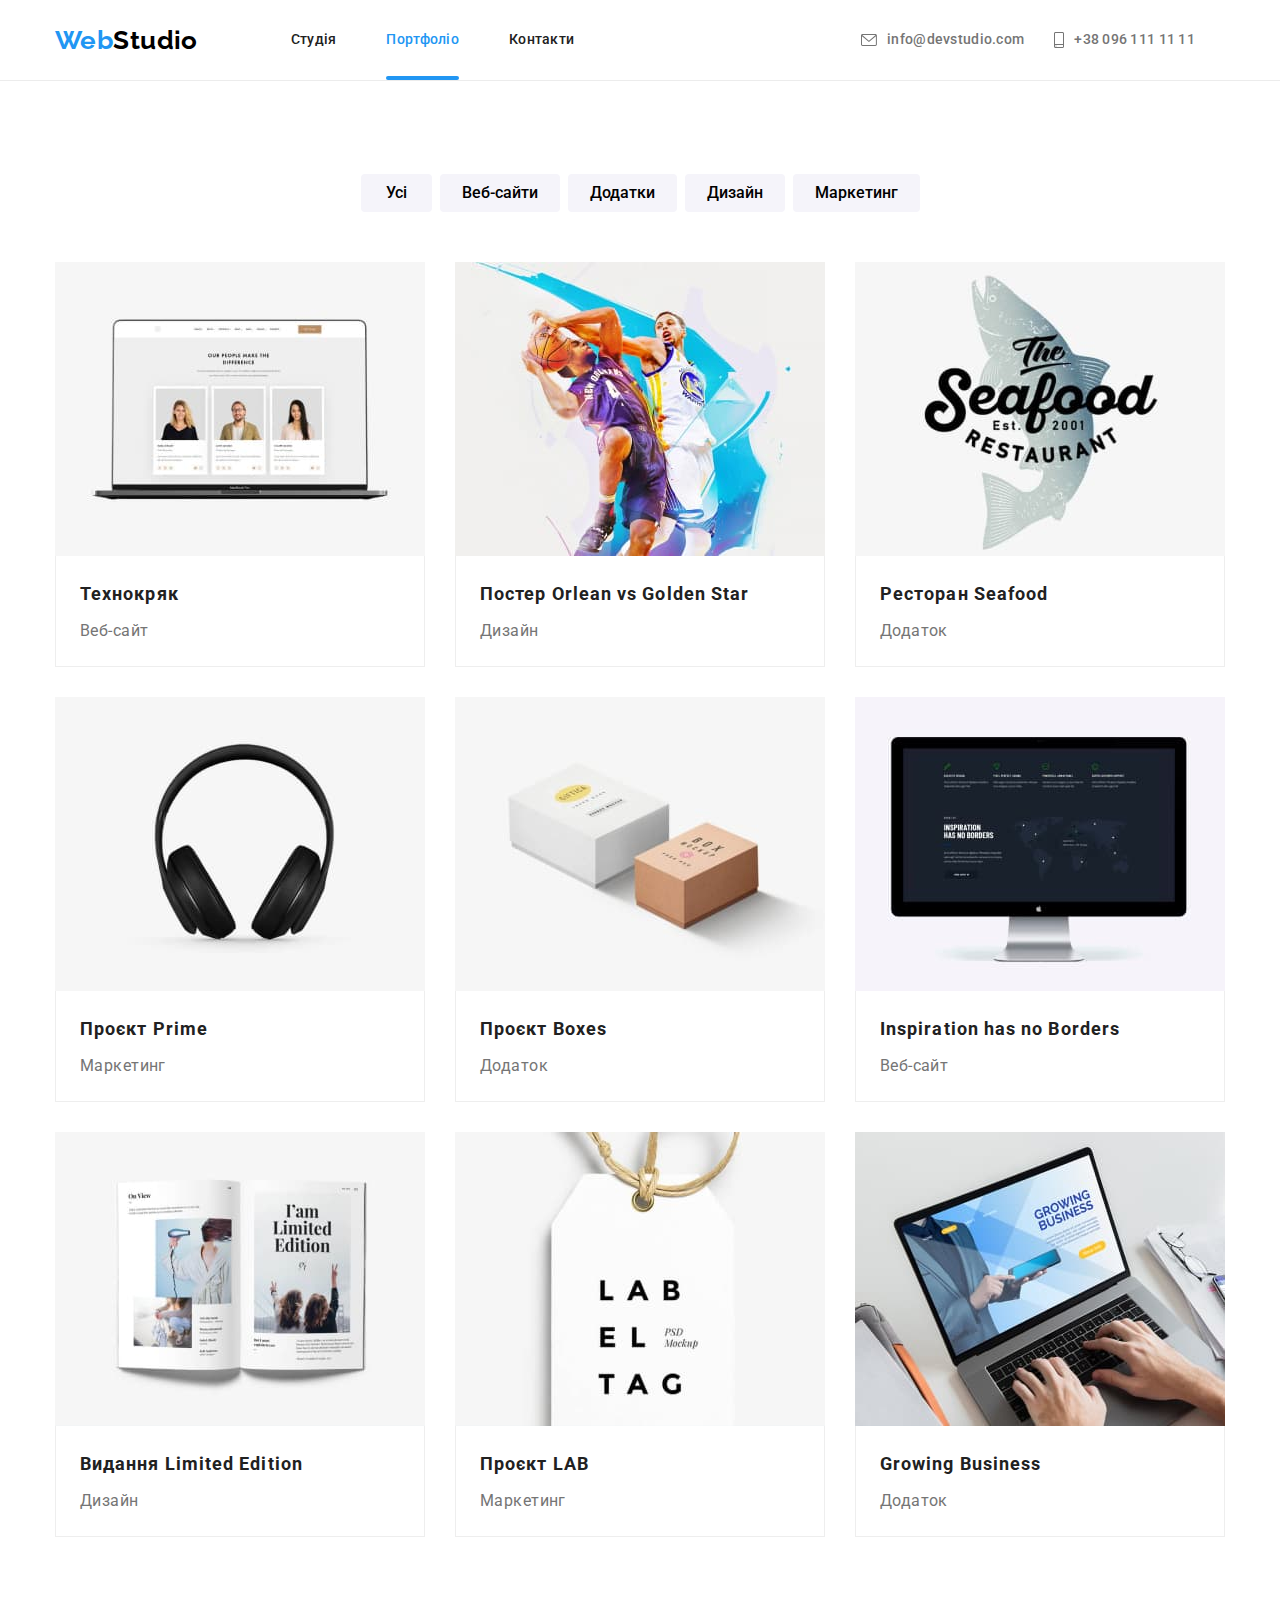
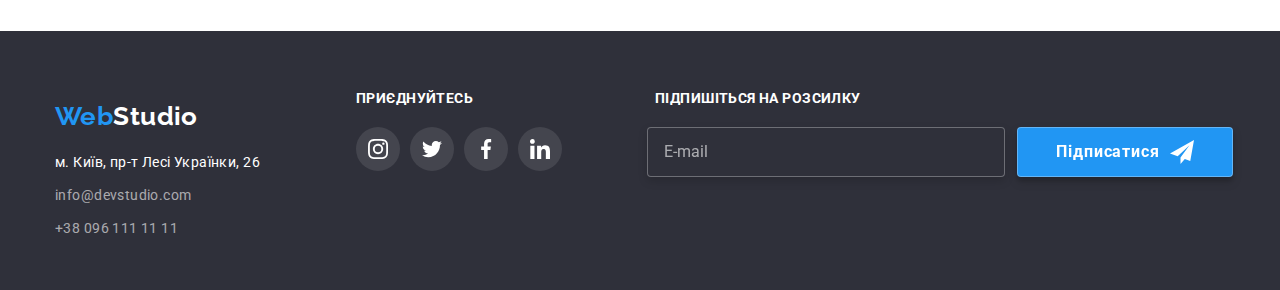
==== portfolio.html @ 93d803cd "Initial commit" ====
<!DOCTYPE html>
<html lang="uk">

<head>
    <meta charset="UTF-8">
    <meta http-equiv="X-UA-Compatible" content="IE=edge">
    <meta name="viewport" content="width=device-width, initial-scale=1.0">
    <title>Портфоліо</title>
    <!-- Font style -->
    <link rel="preconnect" href="https://fonts.googleapis.com">
    <link rel="preconnect" href="https://fonts.gstatic.com" crossorigin>
    <link href="https://fonts.googleapis.com/css2?family=Raleway:wght@700&family=Roboto:wght@400;500;700;900&display=swap"
    rel="stylesheet">
    <!-- Modern-normolize -->
    <link rel="stylesheet" href="https://cdnjs.cloudflare.com/ajax/libs/modern-normalize/1.1.0/modern-normalize.css"
    integrity="sha512-Y0MM+V6ymRKN2zStTqzQ227DWhhp4Mzdo6gnlRnuaNCbc+YN/ZH0sBCLTM4M0oSy9c9VKiCvd4Jk44aCLrNS5Q=="
    crossorigin="anonymous" referrerpolicy="no-referrer" />
    <link rel="stylesheet" href="https://cdnjs.cloudflare.com/ajax/libs/modern-normalize/1.1.0/modern-normalize.min.css"
    integrity="sha512-wpPYUAdjBVSE4KJnH1VR1HeZfpl1ub8YT/NKx4PuQ5NmX2tKuGu6U/JRp5y+Y8XG2tV+wKQpNHVUX03MfMFn9Q=="
    crossorigin="anonymous" referrerpolicy="no-referrer" />

    <!-- Custom styles -->
    <link rel="stylesheet" href="./css/main.min.css">
    <!-- <link rel="stylesheet" href="./css/styles.css"> -->
</head>


<body>
    <!-- HEADER -->
    <header class="header header__border">
        <div class="header__site-nav container">
            <a class="logo" href="">Web<span class="logo logo--black">Studio</span></a>
            <nav class="nav">
                <ul class="nav__list">
                    <li>
                    <a href="./index.html" class="link">Студія</a>
                    </li>
                    <li class="nav__item">
                    <a href="" class="nav__link nav__link--current link">Портфоліо</a>
                    </li>
                    <li>
                    <a href="" class="link">Контакти</a>
                    </li>
                </ul>
            </nav>

            <a class="header__contacts" href="mailto:fo@devstudio.com">
                <svg class="header__icon" width="16px" height="12px">
                    <use href="./images/icons.svg#icon-envelope"></use>
                </svg>
                info@devstudio.com
            </a>
            
            <a class="header__contacts" href="tel:+380961111111">
                <svg class="header__icon" width="10px" height="16px">
                    <use href="./images/icons.svg#icon-smartphone"></use>
                </svg>
                +38 096 111 11 11
            </a>
        </div>
    </header>
    
    <!-- MAIN PORTFOLIO -->
    <main>
        <section class="portfolio">
        <div class="container">
            <h1 class="visually-hidden">Важливі кнопки</h1>
            <ul class="portfolio__list">
                <li class="portfolio__item">
                    <button class="portfolio__button portfolio__button--first" type="button">Усі</button>
                </li>
                <li class="portfolio__item">
                    <button class="portfolio__button" type="button">Веб-сайти</button>
                </li>
                <li class="portfolio__item">
                    <button class="portfolio__button" type="button">Додатки</button>
                </li>
                <li class="portfolio__item">
                    <button class="portfolio__button" type="button">Дизайн</button>
                </li>
                <li class="portfolio__item">
                    <button class="portfolio__button" type="button">Маркетинг</button>
                </li>
            </ul>
            <ul class="portfolio__gallery">
                <li class="portfolio__card">
                    <div class="portfolio__card-img">
                        <img src="./images/portfolio/techocryak.jpg" alt="технокряк" width="370" height="294" />
                            <div class="portfolio__owerlay">
                                <p>Ресурс пропонує комплексні пропозиції з різним рівнем функціоналу та сервісів. Все це дозволить відвідувачу отримати
                                вичерпні відомості про компанію чи приватну особу.
                                </p>
                            </div>
                    </div>
                    <div class="portfolio__card-border">
                        <h2 class="portfolio__card-title">Технокряк</h2>
                        <p class="portfolio__card-text">Веб-сайт</p>
                    </div>
                </li>
                <li class="portfolio__card">
                    <div class="portfolio__card-img ">
                        <img src="./images/portfolio/poster.jpg" alt="постер" width="370" height="294" />
                            <div class="portfolio__owerlay">
                                <p>Ресурс пропонує комплексні пропозиції з різним рівнем функціоналу та сервісів. Все це дозволить відвідувачу
                                    отримати
                                    вичерпні відомості про компанію чи приватну особу.
                                </p>
                            </div>
                    </div>
                    <div class="portfolio__card-border">
                        <h2 class="portfolio__card-title">Постер <span lang="en">Orlean vs Golden Star</span></h2>
                        <p class="portfolio__card-text">Дизайн</p>
                    </div>
                </li>
                <li class="portfolio__card">
                    <div class="portfolio__card-img ">
                    <img src="./images/portfolio/restouran.jpg" alt="ресторан" width="370" height="294" />
                        <div class="portfolio__owerlay">
                            <p>Ресурс пропонує комплексні пропозиції з різним рівнем функціоналу та сервісів. Все це дозволить відвідувачу
                            отримати
                            вичерпні відомості про компанію чи приватну особу.
                            </p>
                        </div>
                    </div>
                    <div class="portfolio__card-border">
                        <h2 class="portfolio__card-title">Ресторан <span lang="en">Seafood</span></h2>
                        <p class="portfolio__card-text">Додаток</p>    
                    </div>
                </li>
                <li class="portfolio__card">
                    <div class="portfolio__card-img ">
                    <img src="./images/portfolio/project.jpg" alt="проект" width="370" height="294" />
                        <div class="portfolio__owerlay">
                            <p>Ресурс пропонує комплексні пропозиції з різним рівнем функціоналу та сервісів. Все це дозволить відвідувачу
                            отримати
                            вичерпні відомості про компанію чи приватну особу.
                            </p>
                        </div>
                    </div>
                    <div class="portfolio__card-border">
                        <h2 class="portfolio__card-title">Проєкт <span lang="en">Prime</span></h2>
                        <p class="portfolio__card-text">Маркетинг</p>
                    </div>
                </li>
                <li class="portfolio__card">
                    <div class="portfolio__card-img ">
                    <img src="./images/portfolio/box.jpg" alt="портфоліо" width="370" height="294" />
                        <div class="portfolio__owerlay">
                            <p>Ресурс пропонує комплексні пропозиції з різним рівнем функціоналу та сервісів. Все це дозволить відвідувачу
                            отримати
                            вичерпні відомості про компанію чи приватну особу.
                            </p>
                        </div>
                    </div>
                    <div class="portfolio__card-border">
                        <h2 class="portfolio__card-title">Проєкт <span lang="en">Boxes</span></h2>
                        <p class="portfolio__card-text">Додаток</p>
                    </div>
                </li>
                <li class="portfolio__card">
                    <div class="portfolio__card-img ">
                    <img src="./images/portfolio/borders.jpg" alt="Натхнення не має кордонів" width="370"
                        height="294" />
                        <div class="portfolio__owerlay">
                            <p>Ресурс пропонує комплексні пропозиції з різним рівнем функціоналу та сервісів. Все це дозволить відвідувачу
                                отримати
                                вичерпні відомості про компанію чи приватну особу.
                            </p>
                        </div>
                    </div>
                    <div class="portfolio__card-border">
                        <h2 class="portfolio__card-title" lang="en">Inspiration has no Borders</h2>
                        <p class="portfolio__card-text">Веб-сайт</p>
                    </div>
                    
                </li>
                <li class="portfolio__card">
                    <div class="portfolio__card-img ">
                    <img src="./images/portfolio/magazine.jpg" alt="видання" width="370" height="294" />
                        <div class="portfolio__owerlay">
                            <p>Ресурс пропонує комплексні пропозиції з різним рівнем функціоналу та сервісів. Все це дозволить відвідувачу
                                отримати
                                вичерпні відомості про компанію чи приватну особу.
                            </p>
                        </div>
                    </div>
                    <div class="portfolio__card-border">
                        <h2 class="portfolio__card-title">Видання <span lang="en">Limited Edition</span></h2>
                        <p class="portfolio__card-text">Дизайн</p>
                    </div>   
                </li>
                <li class="portfolio__card">
                    <div class="portfolio__card-img ">
                    <img src="./images/portfolio/lab.jpg" alt="лабораторії" width="370" height="294" />
                        <div class="portfolio__owerlay">
                            <p>Ресурс пропонує комплексні пропозиції з різним рівнем функціоналу та сервісів. Все це дозволить відвідувачу
                                отримати
                                вичерпні відомості про компанію чи приватну особу.
                            </p>
                        </div>
                    </div>
                    <div class="portfolio__card-border">
                        <h2 class="portfolio__card-title">Проєкт <span lang="en">LAB</span></h2>
                        <p class="portfolio__card-text">Маркетинг</p>
                    </div>
                </li>
                <li class="portfolio__card">
                    <div class="portfolio__card-img ">
                    <img src="./images/portfolio/bussines.jpg" alt="Зростаючий бізнес" width="370" height="294" />
                        <div class="portfolio__owerlay">
                            <p>Ресурс пропонує комплексні пропозиції з різним рівнем функціоналу та сервісів. Все це дозволить відвідувачу
                                отримати
                                вичерпні відомості про компанію чи приватну особу.
                            </p>
                        </div>
                    </div>
                    <div class="portfolio__card-border">
                        <h2 class="portfolio__card-title" lang="en">Growing Business</h2>
                        <p class="portfolio__card-text">Додаток</p>
                    </div>
                </li>
            </ul>
        </div>
        </section>       
    </main>

    <!-- FOOTER PORTFOLIO -->
<footer class="footer">
    <section class="footer__container container">

        <div>
            <h2 class="visually-hidden">Адреса</h2>
            <div class="footer__logo">
                <a class="logo" href="">Web<span class="logo logo--white">Studio</span></a>
            </div>
            <address>
                <ul class="footer__list">
                    <li class="footer__adress-item"><a class="footer__adress-link"
                            href="https://goo.gl/maps/XQmPCepcNbJXL68EA" target="_blank"
                            rel="noopener noreffer npfollow">м. Київ,
                            пр-т Лесі Українки, 26</a></li>
                    <li class="footer__adress-item"><a class="footer__contacts"
                            href="mailto:fo@devstudio.com">info@devstudio.com</a>
                    </li>
                    <li class="footer__adress-item"><a class="footer__contacts" href="tel:+380961111111">+38 096 111 11
                            11</a></li>
                </ul>
            </address>
        </div>

        <div class="footer__social">
            <h2 class="footer__section-name">приєднуйтесь</h2>
            <ul class="footer__social-list">
                <li>
                    <a class="footer__icon" href="http://instagram.com" target="_blank" rel="noopener noreferrer"
                        aria-label="інстаграм іконка">
                        <svg width="20px" height="20px">
                            <use href="./images/icons.svg#icon-instagram"></use>
                        </svg>
                    </a>
                </li>

                <li>
                    <a class="footer__icon" href="http://twitter.com" target="_blank" rel="noopener noreferrer"
                        aria-label="твіттер іконка">
                        <svg width="20px" height="20px">
                            <use href="./images/icons.svg#icon-twitter"></use>
                        </svg>
                    </a>
                </li>

                <li>
                    <a class="footer__icon" href="http://facebook.com" target="_blank" rel="noopener noreferrer"
                        aria-label="фейсбук іконка">
                        <svg width="20px" height="20px">
                            <use href="./images/icons.svg#icon-facebook"></use>
                        </svg>
                    </a>
                </li>

                <li>
                    <a class="footer__icon" href="http://linkedin" target="_blank" rel="noopener noreferrer"
                        aria-label="лінкедін іконка">
                        <svg width="20px" height="20px">
                            <use href="./images/icons.svg#icon-linkedin"></use>
                        </svg>
                    </a>
                </li>

            </ul>
        </div>

        <div>
            <h2 class="footer__section-name">Підпишіться на розсилку</h2>
            <form class="footer__form">
                <label>
                    <input class="footer__label" type="email" required placeholder="E-mail">
                </label>
                <button class="footer__btn btn" type="submit">Підписатися
                    <svg class="footer__icon-subscribe" width="24px" height="24px">
                        <use href="./images/icons.svg#icon-plane"></use>
                    </svg>
                </button>
            </form>
        </div>

    </section>
</footer>
</body>

</html>
---- css/main.min.css ----
:root{--primary-text-color: #212121;--text-color: #757575;--accent-color: #2196F3;--primary-white-color: #FFFFFF;--logo-color-black: #000000;--backgound-grey: #2F303A;--background-lightgrey: #F5F4FA;--fill-icon: #AFB1B8;--timing-function: cubic-bezier(0.4, 0, 0.2, 1)}.visually-hidden{position:nabsolute;white-space:nowrap;width:1px;height:1px;overflow:hidden;border:0;padding:0;clip:rect(0 0 0 0);-webkit-clip-path:inset(50%);clip-path:inset(50%);margin:-1px}.portfolio__gallery,.portfolio__list,.footer__social-list,.footer__list,.clients__list,.team-social,.team__list,.work__img,.benefits__item,.nav__list{list-style:none;padding:0;margin:0}body{color:var(--primary-text-color);background-color:var(--primary-white-color);font-family:Roboto,sans-serif;font-size:14px;letter-spacing:.03em}.list{list-style:none;padding:0;margin:0}img{display:block;max-width:100%;height:auto}h1,h2,h3,h4,h5,h6,p{margin:0}.container{margin-left:auto;margin-right:auto;padding-left:15px;padding-right:15px;width:1200px}.btn{min-width:216px;height:50px;border-radius:4px;padding:10px 32px;-webkit-box-shadow:0px 4px 4px rgba(0,0,0,.15);box-shadow:0px 4px 4px rgba(0,0,0,.15);border:none;margin:auto;background-color:var(--accent-color);color:var(--primary-white-color);font-family:inherit;font-weight:700;font-size:16px;line-height:1.88;display:-webkit-box;display:-ms-flexbox;display:flex;-webkit-box-align:center;-ms-flex-align:center;align-items:center;text-align:center;letter-spacing:.06em;cursor:pointer}.footer__btn{-webkit-box-pack:center;-ms-flex-pack:center;justify-content:center;padding:10px 28px;width:200px;border:1px solid rgba(255,255,255,.3);-webkit-filter:drop-shadow(0px 4px 4px rgba(0, 0, 0, 0.15));filter:drop-shadow(0px 4px 4px rgba(0, 0, 0, 0.15))}.modal__button{position:absolute;top:8px;right:8px;padding:0;display:-webkit-box;display:-ms-flexbox;display:flex;-webkit-box-align:center;-ms-flex-align:center;align-items:center;-webkit-box-pack:center;-ms-flex-pack:center;justify-content:center;width:30px;height:30px;background-color:var(--primary-white-color);border-radius:50%;border:1px solid rgba(0,0,0,.1);cursor:pointer}.header__site-nav{margin:auto;display:-webkit-box;display:-ms-flexbox;display:flex;-webkit-box-align:center;-ms-flex-align:center;align-items:center;padding-top:0;padding-bottom:0}.header__border{border:1px solid #ececec;border-top:0;border-right:0;border-left:0}.header__contacts{display:-webkit-box;display:-ms-flexbox;display:flex;-webkit-box-align:center;-ms-flex-align:center;align-items:center;padding-top:32px;padding-bottom:32px;gap:10px;margin-right:30px;color:var(--text-color);font-weight:500;line-height:1.14;letter-spacing:.02em;text-decoration:none;-webkit-transition:color 250ms var(--timing-function);transition:color 250ms var(--timing-function)}.header__contacts:hover,.header__contacts:focus{color:var(--accent-color)}.header__icon{fill:currentColor}.logo{color:var(--accent-color);font-family:Raleway,sans-serif;font-weight:700;font-size:26px;line-height:1.11;text-decoration:none;-webkit-transition:color 250ms var(--timing-function);transition:color 250ms var(--timing-function)}.logo .logo--black{margin-right:93px;color:var(--logo-color-black);font-family:Raleway,sans-serif}.logo .logo--black:hover,.logo .logo--black:focus{color:var(--accent-color)}.footer__logo{margin-right:70px;margin-bottom:20px;width:231px}.logo .logo--white{margin-right:156px;color:var(--primary-white-color);-webkit-transition:color 250ms var(--timing-function);transition:color 250ms var(--timing-function)}.logo .logo--white:hover,.logo .logo--white:focus{color:var(--accent-color)}.nav{margin-right:auto}.nav__list{display:-webkit-box;display:-ms-flexbox;display:flex;-webkit-box-align:center;-ms-flex-align:center;align-items:center;gap:50px}.nav__list .link:hover,.nav__list .link:focus{color:var(--accent-color)}.nav__list .link{display:block;padding-top:32px;padding-bottom:32px;color:var(--primary-text-color);font-weight:500;line-height:1.14;letter-spacing:.02em;text-decoration:none}.nav__list .link.nav__link--current{color:var(--accent-color)}.nav__item{position:relative}.link{-webkit-transition:color 250ms var(--timing-function);transition:color 250ms var(--timing-function)}.nav__link::after{content:"";position:absolute;left:0;bottom:0;width:100%;height:4px;border-radius:2px;background-color:var(--accent-color)}.hero{padding:200px 15px;background-color:var(--backgound-grey)}.hero__overlay{height:600px;max-width:1600px;margin-left:auto;margin-right:auto;background-image:-webkit-gradient(linear, left top, left bottom, from(rgba(47, 48, 58, 0.4)), to(rgba(47, 48, 58, 0.4))),url(../images/hero.jpg);background-image:linear-gradient(rgba(47, 48, 58, 0.4), rgba(47, 48, 58, 0.4)),url(../images/hero.jpg);background-repeat:no-repeat;background-position:center;background-size:cover}.hero__title{margin:auto;margin-bottom:30px;text-align:center;width:696px;color:var(--primary-white-color);font-weight:900;font-size:44px;line-height:1.36;letter-spacing:.06em;text-transform:uppercase}.backdrop{position:fixed;top:0;z-index:1;width:100%;height:100%;background-color:rgba(0,0,0,.2);-webkit-transition:opacity 250ms var(--timing-function),visibility 250ms var(--timing-function);transition:opacity 250ms var(--timing-function),visibility 250ms var(--timing-function)}.backdrop.is-hidden{opacity:0;visibility:hidden;pointer-events:none}.modal{position:absolute;top:50%;left:50%;-webkit-transform:translate(-50%, -50%);transform:translate(-50%, -50%);width:528px;min-height:581px;background-color:var(--primary-white-color);-webkit-box-shadow:0px 1px 3px rgba(0,0,0,.12),0px 1px 1px rgba(0,0,0,.14),0px 2px 1px rgba(0,0,0,.2);box-shadow:0px 1px 3px rgba(0,0,0,.12),0px 1px 1px rgba(0,0,0,.14),0px 2px 1px rgba(0,0,0,.2);border-radius:4px;-webkit-transition:opacity 250ms var(--timing-function),-webkit-transform 250ms var(--timing-function);transition:opacity 250ms var(--timing-function),-webkit-transform 250ms var(--timing-function);transition:transform 250ms var(--timing-function),opacity 250ms var(--timing-function);transition:transform 250ms var(--timing-function),opacity 250ms var(--timing-function),-webkit-transform 250ms var(--timing-function)}.backdrop.is-hidden .modal{opacity:0;-webkit-transform:scale(0.75);transform:scale(0.75)}.modal-form__btn{display:block;min-width:200px}.modal__item{fill:var(--logo-color-black);-webkit-transition:fill 250ms var(--timing-function);transition:fill 250ms var(--timing-function)}.modal__item:hover,.modal__item:focus{fill:var(--accent-color)}.modal-form{display:block;padding:40px}.modal-form__title{margin:0;margin-bottom:20px;font-weight:700;font-size:20px;line-height:1.15;text-align:center;color:var(--primary-text-color)}.modal-form__label-name{display:block;margin-bottom:4px;font-weight:400;font-size:12px;line-height:1.17;letter-spacing:.01em;color:var(--text-color)}.modal-form__wrapper{position:relative}.modal-form__field-input{padding:0;padding-left:42px;margin-bottom:10px;width:448px;height:40px;border:1px solid rgba(33,33,33,.2);border-radius:4px;outline:rgba(0,0,0,0);-webkit-transition:border-color 250ms var(--accent-color);transition:border-color 250ms var(--accent-color)}.modal-form__field-input:focus{border-color:var(--accent-color)}.modal-form__icon{position:absolute;top:50%;left:12px;-webkit-transform:translateY(-80%);transform:translateY(-80%);-webkit-transition:fill 250ms var(--timing-function);transition:fill 250ms var(--timing-function)}.modal-form__icon:focus{fill:var(--accent-color)}.modal-form__field-input:focus+.modal-form__icon{fill:var(--accent-color)}.modal-form__comment{padding:12px 16px;margin:0;margin-bottom:20px;resize:none;width:448px;height:120px;border:1px solid rgba(33,33,33,.2);border-radius:4px;outline:rgba(0,0,0,0);color:var(--text-color);-webkit-transition:color 250ms var(--timing-function);transition:color 250ms var(--timing-function)}.modal-form__comment:focus{border-color:var(--accent-color)}.modal-form__comment::-webkit-input-placeholder{font-size:12px;line-height:1.1666666667;letter-spacing:.01em;color:rgba(117,117,117,.5)}.modal-form__comment::-moz-placeholder{font-size:12px;line-height:1.1666666667;letter-spacing:.01em;color:rgba(117,117,117,.5)}.modal-form__comment:-ms-input-placeholder{font-size:12px;line-height:1.1666666667;letter-spacing:.01em;color:rgba(117,117,117,.5)}.modal-form__comment::-ms-input-placeholder{font-size:12px;line-height:1.1666666667;letter-spacing:.01em;color:rgba(117,117,117,.5)}.modal-form__comment::placeholder{font-size:12px;line-height:1.1666666667;letter-spacing:.01em;color:rgba(117,117,117,.5)}.modal-form__accept{margin-bottom:30px}.modal-form__accept-desc{display:-webkit-box;display:-ms-flexbox;display:flex;-webkit-box-pack:center;-ms-flex-pack:center;justify-content:center;-webkit-box-align:center;-ms-flex-align:center;align-items:center;gap:7px;-webkit-user-select:none;-moz-user-select:none;-ms-user-select:none;user-select:none;margin:0;font-size:14px;line-height:1.71;color:var(--text-color)}.modal-form__checkbox{-webkit-appearance:none;-moz-appearance:none;appearance:none}.modal-form__checkbox-uncheck{opacity:1;-webkit-transition:opacity 250ms var(--timing-function);transition:opacity 250ms var(--timing-function)}.modal-form__checkbox:checked+.modal-form__checkbox-icon .modal-form__checkbox-uncheck{opacity:0}.modal-form__checkbox-check{opacity:0;-webkit-transition:opacity 250ms var(--timing-function),-webkit-filter 250ms var(--timing-function);transition:opacity 250ms var(--timing-function),-webkit-filter 250ms var(--timing-function);transition:filter 250ms var(--timing-function),opacity 250ms var(--timing-function);transition:filter 250ms var(--timing-function),opacity 250ms var(--timing-function),-webkit-filter 250ms var(--timing-function)}.modal-form__checkbox:checked+.modal-form__checkbox-icon .modal-form__checkbox-check,.modal-form__checkbox:checked:focus+.modal-form__checkbox-icon .modal-form__checkbox-check{opacity:1;-webkit-filter:drop-shadow(0px 4px 4px rgba(0, 0, 0, 0.25));filter:drop-shadow(0px 4px 4px rgba(0, 0, 0, 0.25))}.modal-form__accept-link{line-height:1.71;-webkit-text-decoration-line:underline;text-decoration-line:underline;color:var(--accent-color);text-underline-position:under}.benefits{padding-top:94px;padding-bottom:94px}.benefits__item{display:-webkit-box;display:-ms-flexbox;display:flex;gap:30px}.benefits__icon{display:-webkit-box;display:-ms-flexbox;display:flex;-webkit-box-pack:center;-ms-flex-pack:center;justify-content:center;-webkit-box-align:center;-ms-flex-align:center;align-items:center;margin-bottom:30px;width:270px;height:120px;border-radius:4px;background-color:var(--background-lightgrey)}.benefits__title{margin:0;margin-bottom:10px;line-height:1.14;font-size:14px;text-transform:uppercase;width:270px}.benefits__text{margin:0;color:var(--text-color);line-height:1.71}.work{padding-bottom:94px}.work__title{margin:0;margin-bottom:50px;font-size:36px;line-height:1.17;text-align:center}.work__img{display:-webkit-box;display:-ms-flexbox;display:flex;gap:30px}.work__card{position:relative}.work__owerlay{position:absolute;bottom:0;width:100%;background:rgba(47,48,58,.8)}.work__text{margin:0;padding-top:27px;padding-bottom:27px;font-weight:700;line-height:16px;text-align:center;text-transform:uppercase;color:var(--primary-white-color)}.team{padding-top:94px;padding-bottom:94px;background-color:var(--background-lightgrey)}.team__title{margin:0;margin-bottom:50px;font-size:36px;line-height:1.17;text-align:center}.team__list{display:-webkit-box;display:-ms-flexbox;display:flex;gap:30px}.team__border{background-color:var(--primary-white-color);-webkit-box-shadow:0px 1px 3px rgba(0,0,0,.12),0px 1px 1px rgba(0,0,0,.14),0px 2px 1px rgba(0,0,0,.2);box-shadow:0px 1px 3px rgba(0,0,0,.12),0px 1px 1px rgba(0,0,0,.14),0px 2px 1px rgba(0,0,0,.2);border-radius:0px 0px 4px 4px}.team__name{margin:0;margin-bottom:10px;font-weight:500;font-size:16px;line-height:1.19;text-align:center}.team__profession{margin:0;margin-bottom:16px;color:var(--text-color);font-size:16px;line-height:1.19;text-align:center}.team__card{padding-top:30px;padding-bottom:30px}.team-social{display:-webkit-box;display:-ms-flexbox;display:flex;-webkit-box-pack:center;-ms-flex-pack:center;justify-content:center;-webkit-box-align:center;-ms-flex-align:center;align-items:center;gap:10px}.team-social__item{width:44px;height:44px;border-radius:50%}.team-social__item:hover,.team-social__item:focus{background-color:var(--accent-color);fill:var(--primary-white-color)}.team-social__link{display:-webkit-box;display:-ms-flexbox;display:flex;-webkit-box-pack:center;-ms-flex-pack:center;justify-content:center;-webkit-box-align:center;-ms-flex-align:center;align-items:center;width:44px;height:44px;border-radius:50%;color:var(--fill-icon);-webkit-transition:background-color 250ms var(--timing-function);transition:background-color 250ms var(--timing-function)}.team-social__link:focus{background-color:var(--accent-color);fill:var(--primary-white-color)}.team-social__icon{fill:currentColor;-webkit-transition:fill 250ms var(--timing-function);transition:fill 250ms var(--timing-function)}.team-social__link:hover .team-social__icon,.team-social__link:focus .team-social__icon{background-color:var(--accent-color);fill:var(--primary-white-color)}.clients{padding-top:94px;padding-bottom:94px}.clients__title{margin:0;margin-bottom:50px;font-size:36px;line-height:1.17;text-align:center}.clients__list{display:-webkit-box;display:-ms-flexbox;display:flex;gap:30px}.clients__link{display:-webkit-box;display:-ms-flexbox;display:flex;-webkit-box-pack:center;-ms-flex-pack:center;justify-content:center;-webkit-box-align:center;-ms-flex-align:center;align-items:center;border:1px solid var(--fill-icon);border-radius:4px;width:170px;height:92px;-webkit-transition:border-color 250ms var(--timing-function);transition:border-color 250ms var(--timing-function)}.clients__link:hover,.clients__link:focus{border-color:var(--accent-color)}.clients__icon{fill:var(--fill-icon);-webkit-transition:fill 250ms var(--timing-function);transition:fill 250ms var(--timing-function)}.clients__link:hover .clients__icon,.clients__link:focus .clients__icon{fill:var(--accent-color);border-color:var(--accent-color)}.footer{padding-top:60px;padding-bottom:60px;background-color:var(--backgound-grey)}.footer__container{display:-webkit-box;display:-ms-flexbox;display:flex;height:139px;-webkit-box-align:baseline;-ms-flex-align:baseline;align-items:baseline}.footer__adress-item:not(:last-child){margin-bottom:9px}.footer__adress-link{margin-bottom:20px;color:var(--primary-white-color);font-style:normal;line-height:1.71;text-decoration:none;font-style:normal;-webkit-transition:color 250ms var(--timing-function);transition:color 250ms var(--timing-function)}.footer__adress-link:hover,.footer__adress-link:focus{color:var(--accent-color)}.footer__contacts{color:rgba(255,255,255,.6);font-style:normal;text-decoration:none;line-height:1.71;-webkit-transition:color 250ms var(--timing-function);transition:color 250ms var(--timing-function)}.footer__contacts:hover,.footer__contacts:focus{color:var(--accent-color)}.footer__social{width:206px;height:80px;margin-right:93px}.footer__section-name{margin-top:0;margin-bottom:20px;font-weight:700;font-size:14px;line-height:1.14;text-transform:uppercase;color:var(--primary-white-color)}.footer__social-list{display:-webkit-box;display:-ms-flexbox;display:flex;gap:10px}.footer__icon{display:-webkit-box;display:-ms-flexbox;display:flex;-webkit-box-pack:center;-ms-flex-pack:center;justify-content:center;-webkit-box-align:center;-ms-flex-align:center;align-items:center;fill:var(--primary-white-color);width:44px;height:44px;background-color:rgba(255,255,255,.1);border-radius:50%;-webkit-transition:background-color 250ms var(--timing-function);transition:background-color 250ms var(--timing-function)}.footer__icon:hover,.footer__icon:focus{background-color:var(--accent-color)}.footer__form{display:-webkit-box;display:-ms-flexbox;display:flex;gap:12px;-webkit-box-align:center;-ms-flex-align:center;align-items:center;-webkit-box-pack:center;-ms-flex-pack:center;justify-content:center;width:570px}.footer__label{margin:0;padding:15px 0 15px 16px;outline:rgba(0,0,0,0);width:358px;height:50px;border:1px solid rgba(255,255,255,.3);-webkit-filter:drop-shadow(0px 4px 4px rgba(0, 0, 0, 0.15));filter:drop-shadow(0px 4px 4px rgba(0, 0, 0, 0.15));border-radius:4px;background-color:var(--backgound-grey);color:rgba(255,255,255,.6)}.footer__label::-webkit-input-placeholder{font-weight:400;font-size:16px;line-height:1.25;color:rgba(255,255,255,.6)}.footer__label::-moz-placeholder{font-weight:400;font-size:16px;line-height:1.25;color:rgba(255,255,255,.6)}.footer__label:-ms-input-placeholder{font-weight:400;font-size:16px;line-height:1.25;color:rgba(255,255,255,.6)}.footer__label::-ms-input-placeholder{font-weight:400;font-size:16px;line-height:1.25;color:rgba(255,255,255,.6)}.footer__label::placeholder{font-weight:400;font-size:16px;line-height:1.25;color:rgba(255,255,255,.6)}.footer__icon-subscribe{margin-left:10px}.portfolio{padding-top:94px;padding-bottom:94px}.portfolio__list{display:-webkit-box;display:-ms-flexbox;display:flex;-webkit-box-pack:center;-ms-flex-pack:center;justify-content:center;gap:8px;margin-bottom:50px}.portfolio__button{border-radius:4px;border:none;background-color:var(--background-lightgrey);font-family:inherit;font-weight:500;font-size:16px;line-height:1.62;text-align:center;cursor:pointer;padding-top:6px;padding-right:22px;padding-bottom:6px;padding-left:22px;-webkit-transition:background-color 250ms var(--timing-function),color 250ms var(--timing-function),-webkit-box-shadow 250ms var(--timing-function);transition:background-color 250ms var(--timing-function),color 250ms var(--timing-function),-webkit-box-shadow 250ms var(--timing-function);transition:background-color 250ms var(--timing-function),box-shadow 250ms var(--timing-function),color 250ms var(--timing-function);transition:background-color 250ms var(--timing-function),box-shadow 250ms var(--timing-function),color 250ms var(--timing-function),-webkit-box-shadow 250ms var(--timing-function)}.portfolio__button:hover,.portfolio__button:focus{background-color:var(--accent-color);-webkit-box-shadow:0px 4px 4px rgba(0,0,0,.25);box-shadow:0px 4px 4px rgba(0,0,0,.25);color:var(--primary-white-color)}.portfolio__button--first{padding-right:25px;padding-left:25px}.portfolio__gallery{display:-webkit-box;display:-ms-flexbox;display:flex;-ms-flex-wrap:wrap;flex-wrap:wrap;gap:30px}.portfolio__card{-ms-flex-preferred-size:calc((100% - 60px)/3);flex-basis:calc((100% - 60px)/3);-webkit-transition:-webkit-box-shadow 250ms var(--timing-function);transition:-webkit-box-shadow 250ms var(--timing-function);transition:box-shadow 250ms var(--timing-function);transition:box-shadow 250ms var(--timing-function), -webkit-box-shadow 250ms var(--timing-function)}.portfolio__card:hover,.portfolio__card:focus{-webkit-box-shadow:0px 1px 1px rgba(0,0,0,.12),0px 4px 4px rgba(0,0,0,.06),1px 4px 6px rgba(0,0,0,.16);box-shadow:0px 1px 1px rgba(0,0,0,.12),0px 4px 4px rgba(0,0,0,.06),1px 4px 6px rgba(0,0,0,.16)}.portfolio__card-img{position:relative;overflow:hidden}.portfolio__owerlay{position:absolute;top:0;right:0;width:100%;height:100%;background-color:var(--accent-color);opacity:.9;padding:63px 24px;font-size:18px;line-height:1.56;color:var(--primary-white-color);display:-webkit-box;display:-ms-flexbox;display:flex;-webkit-box-align:center;-ms-flex-align:center;align-items:center;-webkit-transform:translateY(100%);transform:translateY(100%);-webkit-transition:-webkit-transform 250ms var(--timing-function);transition:-webkit-transform 250ms var(--timing-function);transition:transform 250ms var(--timing-function);transition:transform 250ms var(--timing-function), -webkit-transform 250ms var(--timing-function);-webkit-user-select:none;-moz-user-select:none;-ms-user-select:none;user-select:none}.portfolio__card:hover .portfolio__owerlay{-webkit-transform:translateY(0);transform:translateY(0)}.portfolio__card-border{background:var(--primary-white-color);border:1px solid #eee;border-top:0;padding-top:20px;padding-left:24px;padding-bottom:20px;padding-right:24px}.portfolio__card-title{margin:0;margin-bottom:4px;font-size:18px;line-height:2;letter-spacing:.06em}.portfolio__card-text{margin:0;color:var(--text-color);font-size:16px;line-height:1.88}/*# sourceMappingURL=main.min.css.map */
---- css/styles.css ----
/* :root {
    --primary-text-color: #212121;
    --text-color: #757575;
    --accent-color: #2196F3;
    --primary-white-color: #FFFFFF;
    --logo-color-black: #000000;
    --backgound-grey: #2F303A;
    --background-lightgrey: #F5F4FA;
    --fill-icon: #AFB1B8;

    --timing-function: cubic-bezier(0.4, 0, 0.2, 1);
} */

/* основной цвет #212121*/
/* вспомогательный цвет #757575 */
/* синий #2196F3 */
/* белый #FFFFFF */

/* -----for all----- */

/* body {
    color: var(--primary-text-color);
    background-color: var(--primary-white-color);
    font-family: Roboto, sans-serif;
    font-size: 14px;
    letter-spacing: 0.03em;
    
}

.list {
    list-style: none;
    padding: 0;
    margin: 0;
}

img {
    display: block;
    max-width: 100%;
    height: auto;
}

.container {
    margin-left: auto;
    margin-right: auto;
    padding-left: 15px;
    padding-right: 15px;
    width: 1200px;

    /* background-color: blueviolet; */
    /* outline: 2px solid tomato; */
/* }

.btn {
    min-width: 216px;
    height: 50px;
    border-radius: 4px;
    padding: 10px 32px;
    box-shadow: 0px 4px 4px rgba(0, 0, 0, 0.15);
    border: none;
    margin: auto;
    /* border: 1px solid transparent; */
    
    /* background-color: var(--accent-color);
    color: var(--primary-white-color);
    font-family: inherit;
    font-weight: 700;
    font-size: 16px;
    line-height: 1.88;

    display: flex;
    align-items: center;
    text-align: center;
    letter-spacing: 0.06em;
    cursor: pointer;
} */

/*--Header site--*/

/* .header__border {
    border: 1px solid #ECECEC;
    border-top: 0;
    border-right: 0;
    border-left: 0;
}

.header__site-nav {
    display: flex;
    align-items: center;
    padding-top: 0;
    padding-bottom: 0;
} */

/* .logo {
    margin-right: 93px;

    color: var(--accent-color);
    font-family: Raleway, sans-serif;
    font-weight: 700;
    font-size: 26px;
    line-height: 1.11;
    text-decoration: none;

    transition: color 250ms var(--timing-function);
}

.logo--black {
    color: var(--logo-color-black);
    font-family: Raleway, sans-serif;
}

.logo--black:hover,
.logo--black:focus {
    color: var(--accent-color);
} */

/* menu nav */

/* .nav {
    margin-right: auto;
}
.nav__list {
    display: flex;
    align-items: center;
    gap: 50px;
}

.nav__list .link {
    display: block;
    padding-top: 32px;
    padding-bottom: 32px;

    color: var(--primary-text-color);
    font-weight: 500;
    line-height: 1.14;
    letter-spacing: 0.02em;
    text-decoration: none;
}

.nav__list .link.nav__link--current {
    color: var(--accent-color);
}

.nav__list .link:hover,
.nav__list .link:focus {
    color: var(--accent-color);
}

.nav__item {
    position: relative;
}

.link {
    transition: color 250ms var(--timing-function);
}

.nav__link::after {
    content: "";
    position: absolute;
    left: 0;
    bottom: 0;
    
    width: 100%;
    height: 4px;
    border-radius: 2px;
    background-color: var(--accent-color);
} */



/* .header__mail,
.header__tel {
    display: flex;
    align-items: center;
    padding-top: 32px;
    padding-bottom: 32px;
    gap: 10px;

    color: var(--text-color);
    font-weight: 500;
    line-height: 1.14;
    letter-spacing: 0.02em;
    text-decoration: none;  

    transition: color 250ms var(--timing-function);
}

.header__mail {
    margin-right: 30px;
}

.header__mail:hover,
.header__mail:focus,
.header__tel:hover,
.header__tel:focus {
    color: var(--accent-color);
}

.header__icon {
    fill: currentColor;
} */

/* -- Main site */

/* Hero */

/* .hero{
    padding: 200px 15px;
    background-color: var(--backgound-grey);
}

.hero__overlay {
    height: 600px;
    max-width: 1600px;
    margin-left: auto;
    margin-right: auto;

    background-image: linear-gradient(rgba(47, 48, 58, 0.4), rgba(47, 48, 58, 0.4)), url(../images/hero.jpg);
    background-repeat: no-repeat;
    background-position: center;
    background-size: cover;
}

.hero__title {
    margin: auto;
    margin-bottom: 30px;
    text-align: center;
    width: 696px;

    color: var(--primary-white-color);
    font-weight: 900;
    font-size: 44px;
    line-height: 1.36;
    letter-spacing: 0.06em;
    text-transform: uppercase;
} */



/* Modal window */
/* .backdrop {
    position: fixed;
    top: 0;
    z-index: 1;

    width: 100%;
    height: 100%;
    background-color: rgba(0, 0, 0, 0.2);

    transition: opacity 250ms var(--timing-function), visibility 250ms var(--timing-function);
}

.backdrop.is-hidden {
    opacity: 0;
    visibility: hidden;
    pointer-events: none;
}

.modal {
    position: absolute;
    top: 50%;
    left: 50%;
    transform: translate(-50%, -50%);

    width: 528px;
    min-height: 581px;
    background-color: var(--primary-white-color);
    box-shadow: 0px 1px 3px rgba(0, 0, 0, 0.12), 0px 1px 1px rgba(0, 0, 0, 0.14), 0px 2px 1px rgba(0, 0, 0, 0.2);
    border-radius: 4px;

    transition: transform 250ms var(--timing-function), opacity 250ms var(--timing-function);
}

.backdrop.is-hidden .modal {
    opacity: 0;
    transform: scale(0.75);
}

.modal__button {
    position: absolute;
    top: 8px;
    right: 8px;
    
    padding: 0;
    display: flex;
    align-items: center;
    justify-content: center;

    width: 30px;
    height: 30px;
    background-color: var(--primary-white-color);
    border-radius: 50%;
    border: 1px solid rgba(0, 0, 0, 0.1);
    cursor: pointer;
}

.modal__item {
    fill: var(--logo-color-black);
    transition: fill 250ms var(--timing-function);
} 

.modal__item:hover,
.modal__item:focus {
    fill: var(--accent-color);
}

.modal-form {
    display: block;
    padding: 40px;
}

.modal-form__title {
    margin: 0;
    margin-bottom: 20px;
    font-weight: 700;
    font-size: 20px;
    line-height: 1.15;
    text-align: center;
    color: var(--primary-text-color);
}

.modal-form__label-name {
    display: block;
    margin-bottom: 4px;

    font-weight: 400;
    font-size: 12px;
    line-height: 1.17;
    letter-spacing: 0.01em;
    color: var(--text-color);
}

.modal-form__wrapper {
    position: relative;
}

.modal-form__field-input{
    padding: 0;
    padding-left: 42px;
    margin-bottom: 10px;
    width: 448px;
    height: 40px;
    border: 1px solid rgba(33, 33, 33, 0.2);
    border-radius: 4px;
    outline: transparent;

    transition: border-color 250ms var(--accent-color);
}

.modal-form__field-input:focus,
.modal-form__comment:focus {
    border-color: var(--accent-color);
}

.modal-form__icon {
    position: absolute;
    top: 50%;
    left: 12px;
    transform: translateY(-80%);

    transition: fill 250ms var(--timing-function);
}

.modal-form__icon:focus {
    fill: var(--accent-color);
}

.modal-form__field-input:focus+.modal-form__icon {
    fill: var(--accent-color);
}

.modal-form__comment {
    padding: 12px 16px;
    margin: 0;
    margin-bottom: 20px;
    resize: none;
    width: 448px;
    height: 120px;
    border: 1px solid rgba(33, 33, 33, 0.2);
    border-radius: 4px;
    outline: transparent;
    color: var(--text-color);

    transition: color 250ms var(--timing-function);
}

.modal-form__comment::placeholder {
    font-size: 12px;
    line-height: calc(14 / 12);
    letter-spacing: 0.01em;
    color: rgba(117, 117, 117, 0.5);
}

.modal-form__accept {
    margin-bottom: 30px;
}

.modal-form__accept-desc {
    display: flex;
    justify-content: center;
    align-items: center;
    gap: 7px;

    user-select: none;
    margin: 0;
    font-size: 14px;
    line-height: 1.71;
    color: var(--text-color);
}

.modal-form__checkbox {
    appearance: none;
}

.modal-form__checkbox-uncheck {
    opacity: 1;
    transition: opacity 250ms var(--timing-function);
}

.modal-form__checkbox:checked + .modal-form__checkbox-icon .modal-form__checkbox-uncheck {
    opacity: 0;
}

.modal-form__checkbox-check {
    opacity: 0;
    transition: filter 250ms var(--timing-function),
    opacity: 250ms var(--timing-function);
}

.modal-form__checkbox:checked + .modal-form__checkbox-icon .modal-form__checkbox-check,
.modal-form__checkbox:checked:focus+:focus.modal-form__checkbox-icon .modal-form__checkbox-check {
    opacity: 1;
    filter: drop-shadow(0px 4px 4px rgba(0, 0, 0, 0.25));
}

.modal-form__accept-link {
    line-height: 1.71;
    text-decoration-line: underline;
    color: var(--accent-color);

    text-underline-position: under;
} */

/* .modal-form__btn {
    display: block;
    min-width: 200px;
} */

/* Benefits (Переваги) */

/* .benefits {
    padding-top: 94px;
    padding-bottom: 94px;
} */

/* .visually-hidden {
    position: nabsolute;
    white-space: nowrap;
    width: 1px;
    height: 1px;
    overflow: hidden;
    border: 0;
    padding: 0;
    clip: rect(0 0 0 0);
    clip-path: inset(50%);
    margin: -1px;
} */

/* .benefits__item {
    display: flex;
    gap: 30px;
}

.benefits__icon {
    display: flex;
    justify-content: center;
    align-items: center;

    margin-bottom: 30px;
    width: 270px;
    height: 120px;
    border-radius: 4px;
    background-color: var(--background-lightgrey); 
} */

/* .benefits-item {
    flex-basis: calc((100% - 30px) / 4);
} */


.benefits__title {
    margin: 0;
    margin-bottom: 10px;

    line-height: 1.14;
    font-size: 14px;
    text-transform: uppercase;
    width: 270px;
}

.benefits__text {
    margin: 0;

    color: var(--text-color);
    line-height: 1.71;
}

/* Work and Team title */

/* .work {
    padding-bottom: 94px;
}

.work__title,
.team__title,
.clients__title {
    margin: 0;
    margin-bottom: 50px;

    font-size: 36px;
    line-height: 1.17;
    text-align: center;
}

.work__img {
    display: flex;
    gap: 30px;
}

.work__card {
    position: relative;
}

.work__owerlay {
    position: absolute;
    bottom: 0;
    width: 100%;

    background: rgba(47, 48, 58, 0.8);
}

.work__text {
    margin: 0;
    padding-top: 27px;
    padding-bottom: 27px;
    font-weight: 700;
    line-height: 16px;
    text-align: center;
    text-transform: uppercase;
    color: var(--primary-white-color);
} */

/* Team */
/* .team {
    padding-top: 94px;
    padding-bottom: 94px;
    background-color: var(--background-lightgrey)
}

.team__list {
    display: flex;
    gap: 30px;
}

.team__border {
    background-color: var(--primary-white-color);
    box-shadow: 0px 1px 3px rgba(0, 0, 0, 0.12), 0px 1px 1px rgba(0, 0, 0, 0.14), 0px 2px 1px rgba(0, 0, 0, 0.2);
    border-radius: 0px 0px 4px 4px;
}

.team__name {
    margin: 0;
    margin-bottom: 10px;

    font-weight: 500;
    font-size: 16px;
    line-height: 1.19;
    text-align: center;
}

.team__profession {
    margin: 0;
    margin-bottom: 16px;

    color: var(--text-color);
    font-size: 16px;
    line-height: 1.19;
    text-align: center;
}

.team__card {
    padding-top: 30px;
    padding-bottom: 30px;
}

.team-social {
    display: flex;
    justify-content: center;
    align-items: center;
    gap: 10px;
}

.team-social__item {
    width: 44px;
    height: 44px;
    border-radius: 50%;
}

.team-social__link {
    display: flex;
    justify-content: center;
    align-items: center;
    width: 44px;
    height: 44px;
    border-radius: 50%;
    color: var(--fill-icon);

    transition: background-color 250ms var(--timing-function);
}

.team-social__icon {
    fill: currentColor;

    transition: fill 250ms var(--timing-function);
}



.team-social__link:hover .team-social__icon,
.team-social__link:focus .team-social__icon,
.team-social__item:hover,
.team-social__item:focus,
.team-social__link:focus {
    background-color: var(--accent-color);
    fill: var(--primary-white-color);
} */

/* --Cliens -- */

/* .clients {
    padding-top: 94px;
    padding-bottom: 94px;
}

.clients__list {
    display: flex;
    gap: 30px;
}

.clients__link {
    display: flex;
    justify-content: center;
    align-items: center;

    border: 1px solid var(--fill-icon);
    border-radius: 4px;
    width: 170px;
    height: 92px; 
    
    transition: border-color 250ms var(--timing-function);
}

.clients__icon {
    fill: var(--fill-icon);

    transition: fill 250ms var(--timing-function);
}

.clients__link:hover .clients__icon,
.clients__link:hover,
.clients__link:focus .clients__icon,
.clients__link:focus {
    fill: var(--accent-color);
    border-color: var(--accent-color);
} */

/* --Footer-- */
/* .footer {
    padding-top: 60px;
    padding-bottom: 60px;

    background-color: var(--backgound-grey);
}

.footer__container {
    display: flex;
    height: 139px;
    align-items: baseline;
} */

/* .footer__logo {
    margin-bottom: 20px;
    width: 231px;
    margin-right: 70px;
}

.logo--white {
    color: var(--primary-white-color);
    transition: color 250ms var(--timing-function);
}


.logo--white:hover,
.logo--white:focus {
    color: var(--accent-color);
} */

/* .adress__item:not(:last-child) {
    margin-bottom: 9px;
}

.adress__link {
    margin-bottom: 20px;
    color: var(--primary-white-color);
    font-style: normal;

    line-height: 1.71;
    text-decoration: none;
    font-style: normal;

    transition: color 250ms var(--timing-function);
}

.adress__link:hover,
.adress__link:focus {
    color: var(--accent-color);
}

.address__mail,
.address__tel {
    color: rgba(255, 255, 255, 0.6);
    font-style: normal;
    text-decoration: none;
    line-height: 1.71;

    transition: color 250ms var(--timing-function);
}

.address__mail:hover,
.address__mail:focus,
.address__tel:hover,
.address__tel:focus {
    color: var(--accent-color);
}


.footer__social {
    width: 206px;
    height: 80px; 
    margin-right: 93px; 
}

.footer__section-name {
    margin-top: 0;
    margin-bottom: 20px;
    font-weight: 700;
    font-size: 14px;
    line-height: 1.14;
    text-transform: uppercase;

    color: var(--primary-white-color);
}

.footer__social-list {
    display: flex;
    gap: 10px;
}

.footer__icon {
    display: flex;
    justify-content: center;
    align-items: center;
    fill: var(--primary-white-color);
    width: 44px;
    height: 44px;
    background-color: rgba(255, 255, 255, 0.1);
    border-radius: 50%;

    transition: background-color 250ms var(--timing-function);
}

.footer__icon:hover,
.footer__icon:focus {
    background-color: var(--accent-color);
}

.footer__form {
    display: flex;
    gap: 12px;
    align-items: center;
    justify-content: center;
    width: 570px;
}

.footer__label {
    margin: 0;
    padding: 15px 0 15px 16px;
    outline: transparent;

    width: 358px;
    height: 50px;

    border: 1px solid rgba(255, 255, 255, 0.3);
    filter: drop-shadow(0px 4px 4px rgba(0, 0, 0, 0.15));
    border-radius: 4px;
    background-color: var(--backgound-grey);
    color: rgba(255, 255, 255, 0.6);
}

.footer__label::placeholder {
    font-weight: 400;
    font-size: 16px;
    line-height: 1.25;
    color: rgba(255, 255, 255, 0.6);
} */

/* .footer__btn {
    justify-content: center;
    padding: 10px 28px;

    width: 200px;
    border: 1px solid rgba(255, 255, 255, 0.3);
    filter: drop-shadow(0px 4px 4px rgba(0, 0, 0, 0.15));
} */

  /* .footer__icon-subscribe {
  margin-left: 10px;
  } */

/* -- Portfolio -- */
.portfolio {
    padding-top: 94px;
    padding-bottom: 94px;
}

.portfolio__list {
    display: flex;
    justify-content: center;
    gap: 8px;
    margin-bottom: 50px;
}

.portfolio__button {
    border-radius: 4px;
    /* border: 1px solid transparent; */
    border: none;

    background-color: var(--background-lightgrey);
    font-family: inherit;
    font-weight: 500;
    font-size: 16px;
    line-height: 1.62;
    text-align: center;
    cursor: pointer;
    padding-top: 6px;
    padding-right: 22px;
    padding-bottom: 6px;
    padding-left: 22px;

    transition: background-color 250ms var(--timing-function), box-shadow 250ms var(--timing-function), color 250ms var(--timing-function);
}

.portfolio__button--first {
    padding-right: 25px;
    padding-left: 25px;
}

.portfolio__button:hover,
.portfolio__button:focus {
    background-color: var(--accent-color);
    box-shadow: 0px 4px 4px rgba(0, 0, 0, 0.25);
    color: var(--primary-white-color);

}

/* -- Gallery -- */

.portfolio__gallery {
    display: flex;
    flex-wrap: wrap;
    gap: 30px;
}

.portfolio__card {
    flex-basis: calc((100% - 60px) / 3);

    transition: box-shadow 250ms var(--timing-function);
}

.portfolio__card:hover .portfolio__owerlay {
    transform: translateY(0);
}

.portfolio__card:hover,
.portfolio__card:focus {
    box-shadow: 0px 1px 1px rgba(0, 0, 0, 0.12), 0px 4px 4px rgba(0, 0, 0, 0.06), 1px 4px 6px rgba(0, 0, 0, 0.16);
}

.portfolio__card-img {
    position: relative;
    overflow: hidden;
}

.portfolio__owerlay {
    position: absolute;
    top: 0;
    right: 0;

    width: 100%;
    height: 100%;
    background-color: var(--accent-color);
    opacity: 0.9;
    padding: 63px 24px;
    font-size: 18px;
    line-height: 1.56;
    color: var(--primary-white-color);

    display: flex;
    align-items: center;

    transform: translateY(100%);
    transition: transform 250ms var(--timing-function);

    user-select: none;
}

.portfolio__card-border {
    background: var(--primary-white-color);
    border: 1px solid #EEEEEE;
    border-top: 0;
    padding-top: 20px;
    padding-left: 24px;
    padding-bottom: 20px;
    padding-right: 24px;
}

.portfolio__card-title {
    margin: 0;
    margin-bottom: 4px;

    font-size: 18px;
    line-height: 2;
    letter-spacing: 0.06em;
}

.portfolio__card-text {
    margin: 0;

    color: var(--text-color);
    font-size: 16px;
    line-height: 1.88;
}
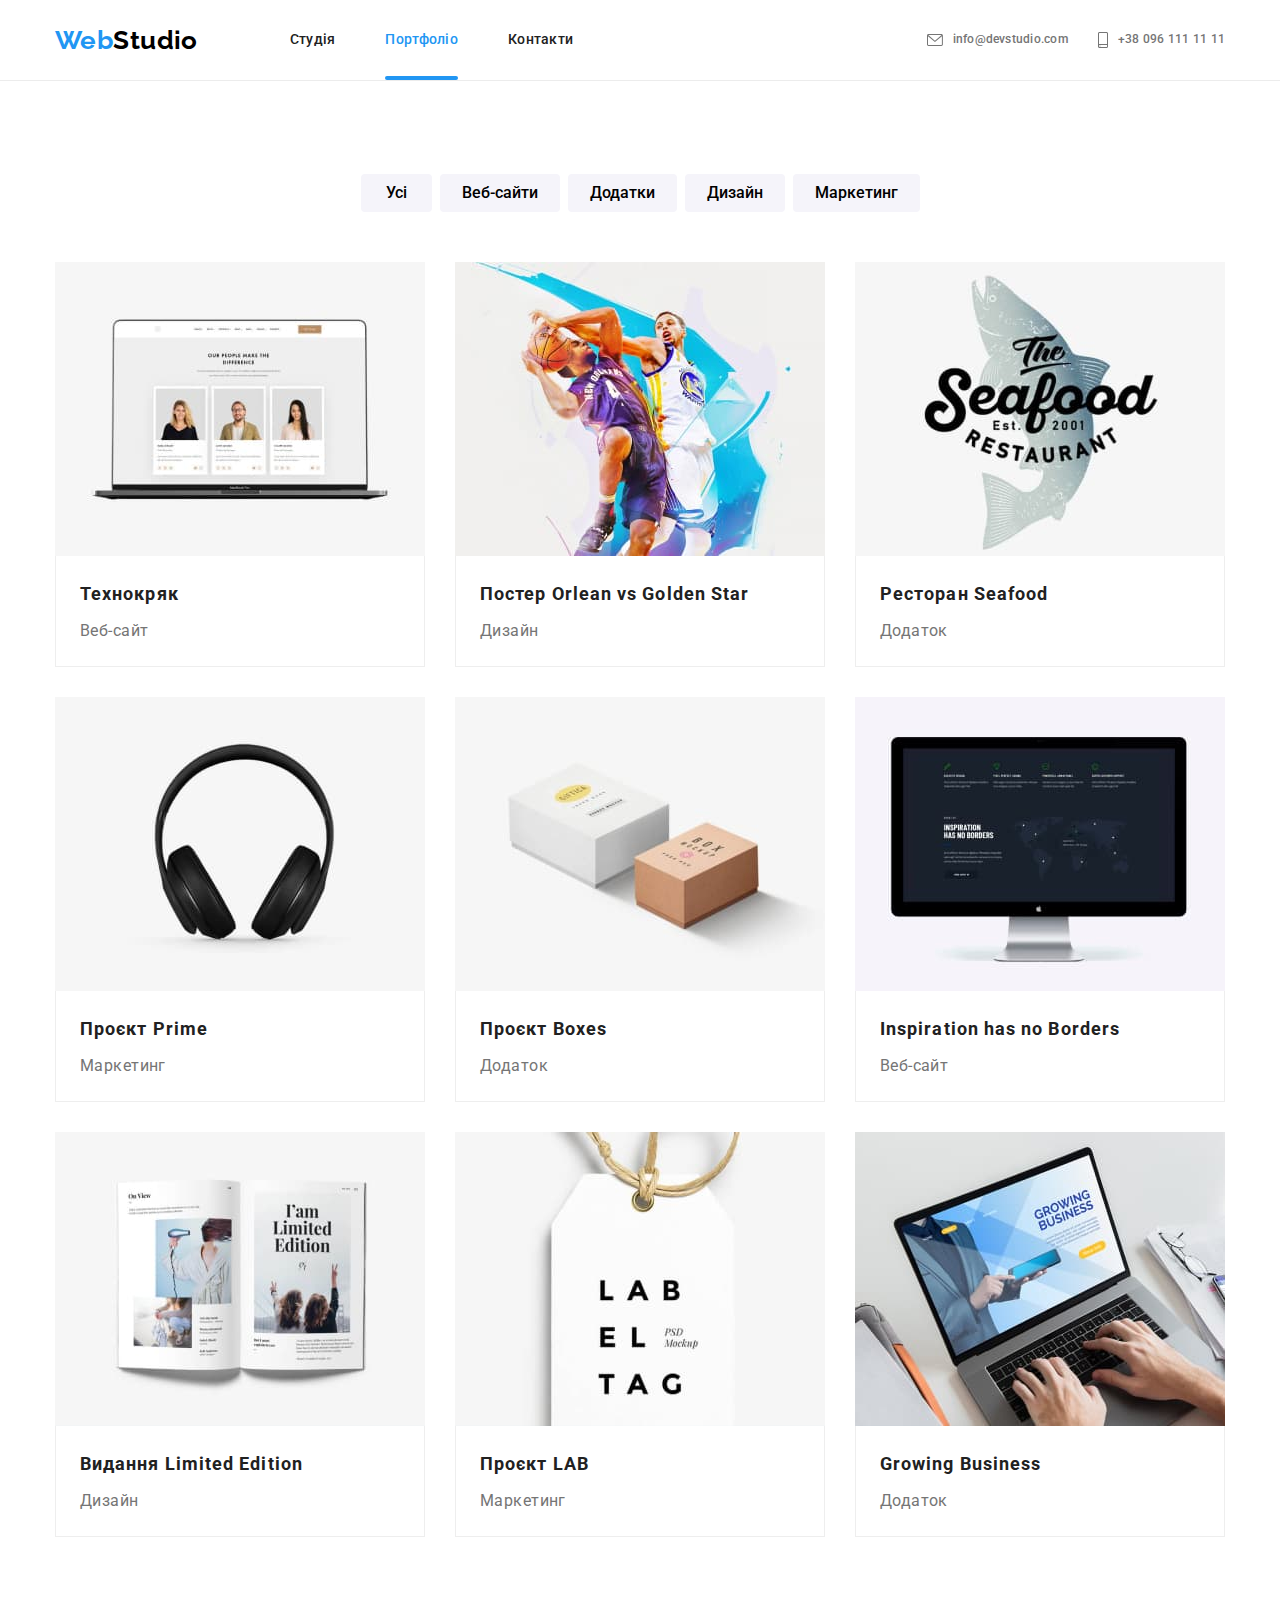
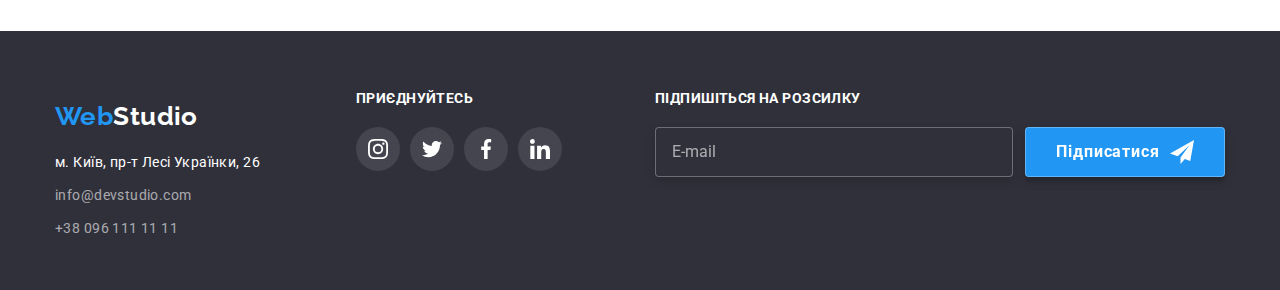
==== commit a884e3bc: "HW8" ====
--- a/portfolio.html
+++ b/portfolio.html
@@ -44,19 +44,22 @@
                 </ul>
             </nav>
 
-            <a class="header__contacts" href="mailto:fo@devstudio.com">
-                <svg class="header__icon" width="16px" height="12px">
-                    <use href="./images/icons.svg#icon-envelope"></use>
-                </svg>
-                info@devstudio.com
-            </a>
-            
-            <a class="header__contacts" href="tel:+380961111111">
-                <svg class="header__icon" width="10px" height="16px">
-                    <use href="./images/icons.svg#icon-smartphone"></use>
-                </svg>
-                +38 096 111 11 11
-            </a>
+            <div class="header__info">
+                <a class="header__contacts" href="mailto:fo@devstudio.com">
+                    <svg class="header__icon" width="16px" height="12px">
+                        <use href="./images/icons.svg#icon-envelope"></use>
+                    </svg>
+                    info@devstudio.com
+                </a>
+                
+                <a class="header__contacts" href="tel:+380961111111">
+                    <svg class="header__icon" width="10px" height="16px">
+                        <use href="./images/icons.svg#icon-smartphone"></use>
+                    </svg>
+                    +38 096 111 11 11
+                </a>
+            </div>
+
         </div>
     </header>
     
--- a/css/main.min.css
+++ b/css/main.min.css
@@ -1 +1 @@
-:root{--primary-text-color: #212121;--text-color: #757575;--accent-color: #2196F3;--primary-white-color: #FFFFFF;--logo-color-black: #000000;--backgound-grey: #2F303A;--background-lightgrey: #F5F4FA;--fill-icon: #AFB1B8;--timing-function: cubic-bezier(0.4, 0, 0.2, 1)}.visually-hidden{position:nabsolute;white-space:nowrap;width:1px;height:1px;overflow:hidden;border:0;padding:0;clip:rect(0 0 0 0);-webkit-clip-path:inset(50%);clip-path:inset(50%);margin:-1px}.portfolio__gallery,.portfolio__list,.footer__social-list,.footer__list,.clients__list,.team-social,.team__list,.work__img,.benefits__item,.nav__list{list-style:none;padding:0;margin:0}body{color:var(--primary-text-color);background-color:var(--primary-white-color);font-family:Roboto,sans-serif;font-size:14px;letter-spacing:.03em}.list{list-style:none;padding:0;margin:0}img{display:block;max-width:100%;height:auto}h1,h2,h3,h4,h5,h6,p{margin:0}.container{margin-left:auto;margin-right:auto;padding-left:15px;padding-right:15px;width:1200px}.btn{min-width:216px;height:50px;border-radius:4px;padding:10px 32px;-webkit-box-shadow:0px 4px 4px rgba(0,0,0,.15);box-shadow:0px 4px 4px rgba(0,0,0,.15);border:none;margin:auto;background-color:var(--accent-color);color:var(--primary-white-color);font-family:inherit;font-weight:700;font-size:16px;line-height:1.88;display:-webkit-box;display:-ms-flexbox;display:flex;-webkit-box-align:center;-ms-flex-align:center;align-items:center;text-align:center;letter-spacing:.06em;cursor:pointer}.footer__btn{-webkit-box-pack:center;-ms-flex-pack:center;justify-content:center;padding:10px 28px;width:200px;border:1px solid rgba(255,255,255,.3);-webkit-filter:drop-shadow(0px 4px 4px rgba(0, 0, 0, 0.15));filter:drop-shadow(0px 4px 4px rgba(0, 0, 0, 0.15))}.modal__button{position:absolute;top:8px;right:8px;padding:0;display:-webkit-box;display:-ms-flexbox;display:flex;-webkit-box-align:center;-ms-flex-align:center;align-items:center;-webkit-box-pack:center;-ms-flex-pack:center;justify-content:center;width:30px;height:30px;background-color:var(--primary-white-color);border-radius:50%;border:1px solid rgba(0,0,0,.1);cursor:pointer}.header__site-nav{margin:auto;display:-webkit-box;display:-ms-flexbox;display:flex;-webkit-box-align:center;-ms-flex-align:center;align-items:center;padding-top:0;padding-bottom:0}.header__border{border:1px solid #ececec;border-top:0;border-right:0;border-left:0}.header__contacts{display:-webkit-box;display:-ms-flexbox;display:flex;-webkit-box-align:center;-ms-flex-align:center;align-items:center;padding-top:32px;padding-bottom:32px;gap:10px;margin-right:30px;color:var(--text-color);font-weight:500;line-height:1.14;letter-spacing:.02em;text-decoration:none;-webkit-transition:color 250ms var(--timing-function);transition:color 250ms var(--timing-function)}.header__contacts:hover,.header__contacts:focus{color:var(--accent-color)}.header__icon{fill:currentColor}.logo{color:var(--accent-color);font-family:Raleway,sans-serif;font-weight:700;font-size:26px;line-height:1.11;text-decoration:none;-webkit-transition:color 250ms var(--timing-function);transition:color 250ms var(--timing-function)}.logo .logo--black{margin-right:93px;color:var(--logo-color-black);font-family:Raleway,sans-serif}.logo .logo--black:hover,.logo .logo--black:focus{color:var(--accent-color)}.footer__logo{margin-right:70px;margin-bottom:20px;width:231px}.logo .logo--white{margin-right:156px;color:var(--primary-white-color);-webkit-transition:color 250ms var(--timing-function);transition:color 250ms var(--timing-function)}.logo .logo--white:hover,.logo .logo--white:focus{color:var(--accent-color)}.nav{margin-right:auto}.nav__list{display:-webkit-box;display:-ms-flexbox;display:flex;-webkit-box-align:center;-ms-flex-align:center;align-items:center;gap:50px}.nav__list .link:hover,.nav__list .link:focus{color:var(--accent-color)}.nav__list .link{display:block;padding-top:32px;padding-bottom:32px;color:var(--primary-text-color);font-weight:500;line-height:1.14;letter-spacing:.02em;text-decoration:none}.nav__list .link.nav__link--current{color:var(--accent-color)}.nav__item{position:relative}.link{-webkit-transition:color 250ms var(--timing-function);transition:color 250ms var(--timing-function)}.nav__link::after{content:"";position:absolute;left:0;bottom:0;width:100%;height:4px;border-radius:2px;background-color:var(--accent-color)}.hero{padding:200px 15px;background-color:var(--backgound-grey)}.hero__overlay{height:600px;max-width:1600px;margin-left:auto;margin-right:auto;background-image:-webkit-gradient(linear, left top, left bottom, from(rgba(47, 48, 58, 0.4)), to(rgba(47, 48, 58, 0.4))),url(../images/hero.jpg);background-image:linear-gradient(rgba(47, 48, 58, 0.4), rgba(47, 48, 58, 0.4)),url(../images/hero.jpg);background-repeat:no-repeat;background-position:center;background-size:cover}.hero__title{margin:auto;margin-bottom:30px;text-align:center;width:696px;color:var(--primary-white-color);font-weight:900;font-size:44px;line-height:1.36;letter-spacing:.06em;text-transform:uppercase}.backdrop{position:fixed;top:0;z-index:1;width:100%;height:100%;background-color:rgba(0,0,0,.2);-webkit-transition:opacity 250ms var(--timing-function),visibility 250ms var(--timing-function);transition:opacity 250ms var(--timing-function),visibility 250ms var(--timing-function)}.backdrop.is-hidden{opacity:0;visibility:hidden;pointer-events:none}.modal{position:absolute;top:50%;left:50%;-webkit-transform:translate(-50%, -50%);transform:translate(-50%, -50%);width:528px;min-height:581px;background-color:var(--primary-white-color);-webkit-box-shadow:0px 1px 3px rgba(0,0,0,.12),0px 1px 1px rgba(0,0,0,.14),0px 2px 1px rgba(0,0,0,.2);box-shadow:0px 1px 3px rgba(0,0,0,.12),0px 1px 1px rgba(0,0,0,.14),0px 2px 1px rgba(0,0,0,.2);border-radius:4px;-webkit-transition:opacity 250ms var(--timing-function),-webkit-transform 250ms var(--timing-function);transition:opacity 250ms var(--timing-function),-webkit-transform 250ms var(--timing-function);transition:transform 250ms var(--timing-function),opacity 250ms var(--timing-function);transition:transform 250ms var(--timing-function),opacity 250ms var(--timing-function),-webkit-transform 250ms var(--timing-function)}.backdrop.is-hidden .modal{opacity:0;-webkit-transform:scale(0.75);transform:scale(0.75)}.modal-form__btn{display:block;min-width:200px}.modal__item{fill:var(--logo-color-black);-webkit-transition:fill 250ms var(--timing-function);transition:fill 250ms var(--timing-function)}.modal__item:hover,.modal__item:focus{fill:var(--accent-color)}.modal-form{display:block;padding:40px}.modal-form__title{margin:0;margin-bottom:20px;font-weight:700;font-size:20px;line-height:1.15;text-align:center;color:var(--primary-text-color)}.modal-form__label-name{display:block;margin-bottom:4px;font-weight:400;font-size:12px;line-height:1.17;letter-spacing:.01em;color:var(--text-color)}.modal-form__wrapper{position:relative}.modal-form__field-input{padding:0;padding-left:42px;margin-bottom:10px;width:448px;height:40px;border:1px solid rgba(33,33,33,.2);border-radius:4px;outline:rgba(0,0,0,0);-webkit-transition:border-color 250ms var(--accent-color);transition:border-color 250ms var(--accent-color)}.modal-form__field-input:focus{border-color:var(--accent-color)}.modal-form__icon{position:absolute;top:50%;left:12px;-webkit-transform:translateY(-80%);transform:translateY(-80%);-webkit-transition:fill 250ms var(--timing-function);transition:fill 250ms var(--timing-function)}.modal-form__icon:focus{fill:var(--accent-color)}.modal-form__field-input:focus+.modal-form__icon{fill:var(--accent-color)}.modal-form__comment{padding:12px 16px;margin:0;margin-bottom:20px;resize:none;width:448px;height:120px;border:1px solid rgba(33,33,33,.2);border-radius:4px;outline:rgba(0,0,0,0);color:var(--text-color);-webkit-transition:color 250ms var(--timing-function);transition:color 250ms var(--timing-function)}.modal-form__comment:focus{border-color:var(--accent-color)}.modal-form__comment::-webkit-input-placeholder{font-size:12px;line-height:1.1666666667;letter-spacing:.01em;color:rgba(117,117,117,.5)}.modal-form__comment::-moz-placeholder{font-size:12px;line-height:1.1666666667;letter-spacing:.01em;color:rgba(117,117,117,.5)}.modal-form__comment:-ms-input-placeholder{font-size:12px;line-height:1.1666666667;letter-spacing:.01em;color:rgba(117,117,117,.5)}.modal-form__comment::-ms-input-placeholder{font-size:12px;line-height:1.1666666667;letter-spacing:.01em;color:rgba(117,117,117,.5)}.modal-form__comment::placeholder{font-size:12px;line-height:1.1666666667;letter-spacing:.01em;color:rgba(117,117,117,.5)}.modal-form__accept{margin-bottom:30px}.modal-form__accept-desc{display:-webkit-box;display:-ms-flexbox;display:flex;-webkit-box-pack:center;-ms-flex-pack:center;justify-content:center;-webkit-box-align:center;-ms-flex-align:center;align-items:center;gap:7px;-webkit-user-select:none;-moz-user-select:none;-ms-user-select:none;user-select:none;margin:0;font-size:14px;line-height:1.71;color:var(--text-color)}.modal-form__checkbox{-webkit-appearance:none;-moz-appearance:none;appearance:none}.modal-form__checkbox-uncheck{opacity:1;-webkit-transition:opacity 250ms var(--timing-function);transition:opacity 250ms var(--timing-function)}.modal-form__checkbox:checked+.modal-form__checkbox-icon .modal-form__checkbox-uncheck{opacity:0}.modal-form__checkbox-check{opacity:0;-webkit-transition:opacity 250ms var(--timing-function),-webkit-filter 250ms var(--timing-function);transition:opacity 250ms var(--timing-function),-webkit-filter 250ms var(--timing-function);transition:filter 250ms var(--timing-function),opacity 250ms var(--timing-function);transition:filter 250ms var(--timing-function),opacity 250ms var(--timing-function),-webkit-filter 250ms var(--timing-function)}.modal-form__checkbox:checked+.modal-form__checkbox-icon .modal-form__checkbox-check,.modal-form__checkbox:checked:focus+.modal-form__checkbox-icon .modal-form__checkbox-check{opacity:1;-webkit-filter:drop-shadow(0px 4px 4px rgba(0, 0, 0, 0.25));filter:drop-shadow(0px 4px 4px rgba(0, 0, 0, 0.25))}.modal-form__accept-link{line-height:1.71;-webkit-text-decoration-line:underline;text-decoration-line:underline;color:var(--accent-color);text-underline-position:under}.benefits{padding-top:94px;padding-bottom:94px}.benefits__item{display:-webkit-box;display:-ms-flexbox;display:flex;gap:30px}.benefits__icon{display:-webkit-box;display:-ms-flexbox;display:flex;-webkit-box-pack:center;-ms-flex-pack:center;justify-content:center;-webkit-box-align:center;-ms-flex-align:center;align-items:center;margin-bottom:30px;width:270px;height:120px;border-radius:4px;background-color:var(--background-lightgrey)}.benefits__title{margin:0;margin-bottom:10px;line-height:1.14;font-size:14px;text-transform:uppercase;width:270px}.benefits__text{margin:0;color:var(--text-color);line-height:1.71}.work{padding-bottom:94px}.work__title{margin:0;margin-bottom:50px;font-size:36px;line-height:1.17;text-align:center}.work__img{display:-webkit-box;display:-ms-flexbox;display:flex;gap:30px}.work__card{position:relative}.work__owerlay{position:absolute;bottom:0;width:100%;background:rgba(47,48,58,.8)}.work__text{margin:0;padding-top:27px;padding-bottom:27px;font-weight:700;line-height:16px;text-align:center;text-transform:uppercase;color:var(--primary-white-color)}.team{padding-top:94px;padding-bottom:94px;background-color:var(--background-lightgrey)}.team__title{margin:0;margin-bottom:50px;font-size:36px;line-height:1.17;text-align:center}.team__list{display:-webkit-box;display:-ms-flexbox;display:flex;gap:30px}.team__border{background-color:var(--primary-white-color);-webkit-box-shadow:0px 1px 3px rgba(0,0,0,.12),0px 1px 1px rgba(0,0,0,.14),0px 2px 1px rgba(0,0,0,.2);box-shadow:0px 1px 3px rgba(0,0,0,.12),0px 1px 1px rgba(0,0,0,.14),0px 2px 1px rgba(0,0,0,.2);border-radius:0px 0px 4px 4px}.team__name{margin:0;margin-bottom:10px;font-weight:500;font-size:16px;line-height:1.19;text-align:center}.team__profession{margin:0;margin-bottom:16px;color:var(--text-color);font-size:16px;line-height:1.19;text-align:center}.team__card{padding-top:30px;padding-bottom:30px}.team-social{display:-webkit-box;display:-ms-flexbox;display:flex;-webkit-box-pack:center;-ms-flex-pack:center;justify-content:center;-webkit-box-align:center;-ms-flex-align:center;align-items:center;gap:10px}.team-social__item{width:44px;height:44px;border-radius:50%}.team-social__item:hover,.team-social__item:focus{background-color:var(--accent-color);fill:var(--primary-white-color)}.team-social__link{display:-webkit-box;display:-ms-flexbox;display:flex;-webkit-box-pack:center;-ms-flex-pack:center;justify-content:center;-webkit-box-align:center;-ms-flex-align:center;align-items:center;width:44px;height:44px;border-radius:50%;color:var(--fill-icon);-webkit-transition:background-color 250ms var(--timing-function);transition:background-color 250ms var(--timing-function)}.team-social__link:focus{background-color:var(--accent-color);fill:var(--primary-white-color)}.team-social__icon{fill:currentColor;-webkit-transition:fill 250ms var(--timing-function);transition:fill 250ms var(--timing-function)}.team-social__link:hover .team-social__icon,.team-social__link:focus .team-social__icon{background-color:var(--accent-color);fill:var(--primary-white-color)}.clients{padding-top:94px;padding-bottom:94px}.clients__title{margin:0;margin-bottom:50px;font-size:36px;line-height:1.17;text-align:center}.clients__list{display:-webkit-box;display:-ms-flexbox;display:flex;gap:30px}.clients__link{display:-webkit-box;display:-ms-flexbox;display:flex;-webkit-box-pack:center;-ms-flex-pack:center;justify-content:center;-webkit-box-align:center;-ms-flex-align:center;align-items:center;border:1px solid var(--fill-icon);border-radius:4px;width:170px;height:92px;-webkit-transition:border-color 250ms var(--timing-function);transition:border-color 250ms var(--timing-function)}.clients__link:hover,.clients__link:focus{border-color:var(--accent-color)}.clients__icon{fill:var(--fill-icon);-webkit-transition:fill 250ms var(--timing-function);transition:fill 250ms var(--timing-function)}.clients__link:hover .clients__icon,.clients__link:focus .clients__icon{fill:var(--accent-color);border-color:var(--accent-color)}.footer{padding-top:60px;padding-bottom:60px;background-color:var(--backgound-grey)}.footer__container{display:-webkit-box;display:-ms-flexbox;display:flex;height:139px;-webkit-box-align:baseline;-ms-flex-align:baseline;align-items:baseline}.footer__adress-item:not(:last-child){margin-bottom:9px}.footer__adress-link{margin-bottom:20px;color:var(--primary-white-color);font-style:normal;line-height:1.71;text-decoration:none;font-style:normal;-webkit-transition:color 250ms var(--timing-function);transition:color 250ms var(--timing-function)}.footer__adress-link:hover,.footer__adress-link:focus{color:var(--accent-color)}.footer__contacts{color:rgba(255,255,255,.6);font-style:normal;text-decoration:none;line-height:1.71;-webkit-transition:color 250ms var(--timing-function);transition:color 250ms var(--timing-function)}.footer__contacts:hover,.footer__contacts:focus{color:var(--accent-color)}.footer__social{width:206px;height:80px;margin-right:93px}.footer__section-name{margin-top:0;margin-bottom:20px;font-weight:700;font-size:14px;line-height:1.14;text-transform:uppercase;color:var(--primary-white-color)}.footer__social-list{display:-webkit-box;display:-ms-flexbox;display:flex;gap:10px}.footer__icon{display:-webkit-box;display:-ms-flexbox;display:flex;-webkit-box-pack:center;-ms-flex-pack:center;justify-content:center;-webkit-box-align:center;-ms-flex-align:center;align-items:center;fill:var(--primary-white-color);width:44px;height:44px;background-color:rgba(255,255,255,.1);border-radius:50%;-webkit-transition:background-color 250ms var(--timing-function);transition:background-color 250ms var(--timing-function)}.footer__icon:hover,.footer__icon:focus{background-color:var(--accent-color)}.footer__form{display:-webkit-box;display:-ms-flexbox;display:flex;gap:12px;-webkit-box-align:center;-ms-flex-align:center;align-items:center;-webkit-box-pack:center;-ms-flex-pack:center;justify-content:center;width:570px}.footer__label{margin:0;padding:15px 0 15px 16px;outline:rgba(0,0,0,0);width:358px;height:50px;border:1px solid rgba(255,255,255,.3);-webkit-filter:drop-shadow(0px 4px 4px rgba(0, 0, 0, 0.15));filter:drop-shadow(0px 4px 4px rgba(0, 0, 0, 0.15));border-radius:4px;background-color:var(--backgound-grey);color:rgba(255,255,255,.6)}.footer__label::-webkit-input-placeholder{font-weight:400;font-size:16px;line-height:1.25;color:rgba(255,255,255,.6)}.footer__label::-moz-placeholder{font-weight:400;font-size:16px;line-height:1.25;color:rgba(255,255,255,.6)}.footer__label:-ms-input-placeholder{font-weight:400;font-size:16px;line-height:1.25;color:rgba(255,255,255,.6)}.footer__label::-ms-input-placeholder{font-weight:400;font-size:16px;line-height:1.25;color:rgba(255,255,255,.6)}.footer__label::placeholder{font-weight:400;font-size:16px;line-height:1.25;color:rgba(255,255,255,.6)}.footer__icon-subscribe{margin-left:10px}.portfolio{padding-top:94px;padding-bottom:94px}.portfolio__list{display:-webkit-box;display:-ms-flexbox;display:flex;-webkit-box-pack:center;-ms-flex-pack:center;justify-content:center;gap:8px;margin-bottom:50px}.portfolio__button{border-radius:4px;border:none;background-color:var(--background-lightgrey);font-family:inherit;font-weight:500;font-size:16px;line-height:1.62;text-align:center;cursor:pointer;padding-top:6px;padding-right:22px;padding-bottom:6px;padding-left:22px;-webkit-transition:background-color 250ms var(--timing-function),color 250ms var(--timing-function),-webkit-box-shadow 250ms var(--timing-function);transition:background-color 250ms var(--timing-function),color 250ms var(--timing-function),-webkit-box-shadow 250ms var(--timing-function);transition:background-color 250ms var(--timing-function),box-shadow 250ms var(--timing-function),color 250ms var(--timing-function);transition:background-color 250ms var(--timing-function),box-shadow 250ms var(--timing-function),color 250ms var(--timing-function),-webkit-box-shadow 250ms var(--timing-function)}.portfolio__button:hover,.portfolio__button:focus{background-color:var(--accent-color);-webkit-box-shadow:0px 4px 4px rgba(0,0,0,.25);box-shadow:0px 4px 4px rgba(0,0,0,.25);color:var(--primary-white-color)}.portfolio__button--first{padding-right:25px;padding-left:25px}.portfolio__gallery{display:-webkit-box;display:-ms-flexbox;display:flex;-ms-flex-wrap:wrap;flex-wrap:wrap;gap:30px}.portfolio__card{-ms-flex-preferred-size:calc((100% - 60px)/3);flex-basis:calc((100% - 60px)/3);-webkit-transition:-webkit-box-shadow 250ms var(--timing-function);transition:-webkit-box-shadow 250ms var(--timing-function);transition:box-shadow 250ms var(--timing-function);transition:box-shadow 250ms var(--timing-function), -webkit-box-shadow 250ms var(--timing-function)}.portfolio__card:hover,.portfolio__card:focus{-webkit-box-shadow:0px 1px 1px rgba(0,0,0,.12),0px 4px 4px rgba(0,0,0,.06),1px 4px 6px rgba(0,0,0,.16);box-shadow:0px 1px 1px rgba(0,0,0,.12),0px 4px 4px rgba(0,0,0,.06),1px 4px 6px rgba(0,0,0,.16)}.portfolio__card-img{position:relative;overflow:hidden}.portfolio__owerlay{position:absolute;top:0;right:0;width:100%;height:100%;background-color:var(--accent-color);opacity:.9;padding:63px 24px;font-size:18px;line-height:1.56;color:var(--primary-white-color);display:-webkit-box;display:-ms-flexbox;display:flex;-webkit-box-align:center;-ms-flex-align:center;align-items:center;-webkit-transform:translateY(100%);transform:translateY(100%);-webkit-transition:-webkit-transform 250ms var(--timing-function);transition:-webkit-transform 250ms var(--timing-function);transition:transform 250ms var(--timing-function);transition:transform 250ms var(--timing-function), -webkit-transform 250ms var(--timing-function);-webkit-user-select:none;-moz-user-select:none;-ms-user-select:none;user-select:none}.portfolio__card:hover .portfolio__owerlay{-webkit-transform:translateY(0);transform:translateY(0)}.portfolio__card-border{background:var(--primary-white-color);border:1px solid #eee;border-top:0;padding-top:20px;padding-left:24px;padding-bottom:20px;padding-right:24px}.portfolio__card-title{margin:0;margin-bottom:4px;font-size:18px;line-height:2;letter-spacing:.06em}.portfolio__card-text{margin:0;color:var(--text-color);font-size:16px;line-height:1.88}/*# sourceMappingURL=main.min.css.map */+:root{--primary-text-color: #212121;--text-color: #757575;--accent-color: #2196F3;--primary-white-color: #FFFFFF;--logo-color-black: #000000;--backgound-grey: #2F303A;--background-lightgrey: #F5F4FA;--fill-icon: #AFB1B8;--timing-function: cubic-bezier(0.4, 0, 0.2, 1)}.visually-hidden{position:nabsolute;white-space:nowrap;width:1px;height:1px;overflow:hidden;border:0;padding:0;clip:rect(0 0 0 0);-webkit-clip-path:inset(50%);clip-path:inset(50%);margin:-1px}.mobile-menu,.mobile-contacts,.mobile-social,.portfolio__gallery,.portfolio__list,.footer__social-list,.footer__list,.clients__list,.team-social,.team__list,.work__img,.benefits__item,.nav__list{list-style:none;padding:0;margin:0}body{color:var(--primary-text-color);background-color:var(--primary-white-color);font-family:Roboto,sans-serif;font-size:14px;letter-spacing:.03em}.list{list-style:none;padding:0;margin:0}img{display:block;max-width:100%;height:auto}h1,h2,h3,h4,h5,h6,p{margin:0}.container{margin-left:auto;margin-right:auto}@media screen and (min-width: 480px){.container{width:450px}}@media screen and (min-width: 768px){.container{width:738px}}@media screen and (min-width: 1200px){.container{width:1200px;padding-left:15px;padding-right:15px}}.btn{width:200px;height:50px;border-radius:4px;padding:10px 0;-webkit-box-shadow:0px 4px 4px rgba(0,0,0,.15);box-shadow:0px 4px 4px rgba(0,0,0,.15);border:none;margin:auto;background-color:var(--accent-color);color:var(--primary-white-color);font-family:inherit;font-weight:700;font-size:16px;line-height:1.88;display:block;-webkit-box-align:center;-ms-flex-align:center;align-items:center;text-align:center;letter-spacing:.06em;cursor:pointer}@media screen and (min-width: 1200px){.hero__btn{width:216px}}.footer__btn{display:-webkit-box;display:-ms-flexbox;display:flex;-webkit-box-pack:center;-ms-flex-pack:center;justify-content:center;padding:10px 28px;border:1px solid rgba(255,255,255,.3);-webkit-filter:drop-shadow(0px 4px 4px rgba(0, 0, 0, 0.15));filter:drop-shadow(0px 4px 4px rgba(0, 0, 0, 0.15))}.modal__button{position:absolute;top:8px;right:8px;padding:0;display:-webkit-box;display:-ms-flexbox;display:flex;-webkit-box-align:center;-ms-flex-align:center;align-items:center;-webkit-box-pack:center;-ms-flex-pack:center;justify-content:center;width:30px;height:30px;background-color:var(--primary-white-color);border-radius:50%;border:1px solid rgba(0,0,0,.1);cursor:pointer}@media screen and (min-width: 480px){.header__site-nav{display:-webkit-box;display:-ms-flexbox;display:flex;-webkit-box-align:center;-ms-flex-align:center;align-items:center;-webkit-box-pack:center;-ms-flex-pack:center;justify-content:center;padding:16px 0;height:60px}}@media screen and (min-width: 768px){.header__site-nav{height:80px}}@media screen and (min-width: 1200px){.header__site-nav{width:1200px;padding-left:15px;padding-right:15px;height:80px}}.header__border{border:1px solid #ececec;border-top:0;border-right:0;border-left:0}@media screen and (min-width: 1200px){.header__info{display:-webkit-box;display:-ms-flexbox;display:flex;-webkit-box-align:center;-ms-flex-align:center;align-items:center;-webkit-box-pack:center;-ms-flex-pack:center;justify-content:center;margin-left:auto;gap:30px}}.header__contacts:hover,.header__contacts:focus{color:var(--accent-color)}@media screen and (max-width: 767px){.header__contacts{display:none}}@media screen and (min-width: 768px){.header__contacts{display:-webkit-box;display:-ms-flexbox;display:flex;-webkit-box-align:center;-ms-flex-align:center;align-items:center;-webkit-box-pack:center;-ms-flex-pack:center;justify-content:center;gap:8px;margin-left:96px;color:var(--text-color);font-weight:500;font-size:12px;line-height:1.14;letter-spacing:.02em;text-decoration:none;-webkit-transition:color 250ms var(--timing-function);transition:color 250ms var(--timing-function)}.header__contacts:not(:last-child){margin-bottom:10px}}@media screen and (min-width: 1200px){.header__contacts{display:-webkit-inline-box;display:-ms-inline-flexbox;display:inline-flex;-webkit-box-align:center;-ms-flex-align:center;align-items:center;-webkit-box-pack:center;-ms-flex-pack:center;justify-content:center;gap:10px;margin:0}.header__contacts:not(:last-child){margin-bottom:0}}.header__icon{fill:currentColor}.logo{color:var(--accent-color);font-family:Raleway,sans-serif;font-weight:700;font-size:24px;line-height:1.17;text-decoration:none;-webkit-transition:color 250ms var(--timing-function);transition:color 250ms var(--timing-function)}@media screen and (min-width: 1200px){.logo{font-size:26px;line-height:1.11;text-align:start}}.logo .logo--black{color:var(--logo-color-black)}.logo .logo--black:hover,.logo .logo--black:focus{color:var(--accent-color)}@media screen and (max-width: 767px){.logo .logo--black{margin:0}}@media screen and (min-width: 1200px){.logo .logo--black{margin:0;margin-right:92px}}.footer__logo{margin-bottom:20px}@media screen and (min-width: 1200px){.footer__logo{margin-right:70px;width:231px}}.logo .logo--white{color:var(--primary-white-color);-webkit-transition:color 250ms var(--timing-function);transition:color 250ms var(--timing-function)}.logo .logo--white:hover,.logo .logo--white:focus{color:var(--accent-color)}@media screen and (min-width: 1200px){.logo .logo--white{margin-right:156px}}@media screen and (max-width: 767px){.nav{display:none}}@media screen and (min-width: 768px){.nav{margin-left:auto}}@media screen and (min-width: 1200px){.nav{margin-left:0}}.nav__list{display:-webkit-box;display:-ms-flexbox;display:flex;-webkit-box-align:center;-ms-flex-align:center;align-items:center;gap:50px}.nav__list .link:hover,.nav__list .link:focus{color:var(--accent-color)}.nav__list .link{display:block;padding-top:32px;padding-bottom:32px;color:var(--primary-text-color);font-weight:500;line-height:1.14;letter-spacing:.02em;text-decoration:none}.nav__list .link.nav__link--current{color:var(--accent-color)}.nav__item{position:relative}.link{-webkit-transition:color 250ms var(--timing-function);transition:color 250ms var(--timing-function)}.nav__link::after{content:"";position:absolute;left:0;bottom:0;width:100%;height:4px;border-radius:2px;background-color:var(--accent-color)}.hero{padding:118px 0;background-color:var(--backgound-grey)}@media screen and (min-width: 1200px){.hero{padding:200px 15px}}.hero__overlay{max-width:480px;height:400px;margin-left:auto;margin-right:auto;background-repeat:no-repeat;background-position:center;background-size:cover;background-image:-webkit-gradient(linear, left top, left bottom, from(rgba(47, 48, 58, 0.4)), to(rgba(47, 48, 58, 0.4))),url(../images/hero/hero_sm@1x.jpg);background-image:linear-gradient(rgba(47, 48, 58, 0.4), rgba(47, 48, 58, 0.4)),url(../images/hero/hero_sm@1x.jpg)}@media(min-device-pixel-ratio: 2),(-webkit-min-device-pixel-ratio: 2),(min-resolution: 192dpi),(min-resolution: 2dppx){.hero__overlay{background-image:-webkit-gradient(linear, left top, left bottom, from(rgba(47, 48, 58, 0.4)), to(rgba(47, 48, 58, 0.4))),url(../images/hero/hero_sm@2x.jpg);background-image:linear-gradient(rgba(47, 48, 58, 0.4), rgba(47, 48, 58, 0.4)),url(../images/hero/hero_sm@2x.jpg)}}@media screen and (min-width: 768px){.hero__overlay{max-width:768px}}@media screen and (min-width: 481px){.hero__overlay{background-image:-webkit-gradient(linear, left top, left bottom, from(rgba(47, 48, 58, 0.4)), to(rgba(47, 48, 58, 0.4))),url(../images/hero/hero_md@1x.jpg);background-image:linear-gradient(rgba(47, 48, 58, 0.4), rgba(47, 48, 58, 0.4)),url(../images/hero/hero_md@1x.jpg)}}@media screen and (min-width: 481px)and (min-device-pixel-ratio: 2),screen and (min-width: 481px)and (-webkit-min-device-pixel-ratio: 2),screen and (min-width: 481px)and (min-resolution: 192dpi),screen and (min-width: 481px)and (min-resolution: 2dppx){.hero__overlay{background-image:-webkit-gradient(linear, left top, left bottom, from(rgba(47, 48, 58, 0.4)), to(rgba(47, 48, 58, 0.4))),url(../images/hero/hero_md@2x.jpg);background-image:linear-gradient(rgba(47, 48, 58, 0.4), rgba(47, 48, 58, 0.4)),url(../images/hero/hero_md@2x.jpg)}}@media screen and (min-width: 769px){.hero__overlay{height:600px;max-width:1600px;background-image:-webkit-gradient(linear, left top, left bottom, from(rgba(47, 48, 58, 0.4)), to(rgba(47, 48, 58, 0.4))),url(../images/hero/hero_lg@1x.jpg);background-image:linear-gradient(rgba(47, 48, 58, 0.4), rgba(47, 48, 58, 0.4)),url(../images/hero/hero_lg@1x.jpg)}}@media screen and (min-width: 769px)and (min-device-pixel-ratio: 2),screen and (min-width: 769px)and (-webkit-min-device-pixel-ratio: 2),screen and (min-width: 769px)and (min-resolution: 192dpi),screen and (min-width: 769px)and (min-resolution: 2dppx){.hero__overlay{background-image:-webkit-gradient(linear, left top, left bottom, from(rgba(47, 48, 58, 0.4)), to(rgba(47, 48, 58, 0.4))),url(../images/hero/hero_lg@2x.jpg);background-image:linear-gradient(rgba(47, 48, 58, 0.4), rgba(47, 48, 58, 0.4)),url(../images/hero/hero_lg@2x.jpg)}}.hero__title{margin:auto;margin-bottom:30px;text-align:center;max-width:360px;font-size:26px;line-height:1.62;font-weight:900;letter-spacing:.06em;text-transform:uppercase;color:var(--primary-white-color)}@media screen and (min-width: 1200px){.hero__title{max-width:696px;font-size:44px;line-height:1.36}}.backdrop{position:fixed;top:0;z-index:1;width:100%;height:100%;background-color:rgba(0,0,0,.2);overflow:scroll;-webkit-transition:opacity 250ms var(--timing-function),visibility 250ms var(--timing-function);transition:opacity 250ms var(--timing-function),visibility 250ms var(--timing-function)}.backdrop.is-hidden{opacity:0;visibility:hidden;pointer-events:none}.modal{position:absolute;top:93px;left:15px;width:450px;min-height:609px;background-color:var(--primary-white-color);-webkit-box-shadow:0px 1px 3px rgba(0,0,0,.12),0px 1px 1px rgba(0,0,0,.14),0px 2px 1px rgba(0,0,0,.2);box-shadow:0px 1px 3px rgba(0,0,0,.12),0px 1px 1px rgba(0,0,0,.14),0px 2px 1px rgba(0,0,0,.2);border-radius:4px;-webkit-transition:opacity 250ms var(--timing-function),-webkit-transform 250ms var(--timing-function);transition:opacity 250ms var(--timing-function),-webkit-transform 250ms var(--timing-function);transition:transform 250ms var(--timing-function),opacity 250ms var(--timing-function);transition:transform 250ms var(--timing-function),opacity 250ms var(--timing-function),-webkit-transform 250ms var(--timing-function)}@media screen and (min-width: 768px){.modal{top:50%;left:50%;-webkit-transform:translate(-50%, -50%);transform:translate(-50%, -50%)}}@media screen and (min-width: 1200px){.modal{top:50%;left:50%;width:528px;min-height:581px;-webkit-transform:translate(-50%, -50%);transform:translate(-50%, -50%)}}.backdrop.is-hidden .modal{opacity:0;-webkit-transform:scale(0.75);transform:scale(0.75)}.modal-form__btn{display:block;min-width:200px}.modal__item{fill:var(--logo-color-black);-webkit-transition:fill 250ms var(--timing-function);transition:fill 250ms var(--timing-function)}.modal__item:hover,.modal__item:focus{fill:var(--accent-color)}.modal-form{display:block;padding:40px}.modal-form__title{margin-bottom:12px;font-weight:700;font-size:20px;line-height:1.5;text-align:center;color:var(--primary-text-color)}@media screen and (min-width: 1200px){.modal-form__title{line-height:1.15;margin-bottom:20px}}.modal-form__label-name{display:block;margin-bottom:4px;font-weight:400;font-size:12px;line-height:1.17;letter-spacing:.01em;color:var(--text-color)}.modal-form__wrapper{position:relative}.modal-form__field-input{padding:0;padding-left:42px;margin-bottom:10px;width:370px;height:40px;border:1px solid rgba(33,33,33,.2);border-radius:4px;outline:rgba(0,0,0,0);-webkit-transition:border-color 250ms var(--accent-color);transition:border-color 250ms var(--accent-color)}@media screen and (min-width: 1200px){.modal-form__field-input{width:448px}}.modal-form__field-input:focus{border-color:var(--accent-color)}.modal-form__icon{position:absolute;top:50%;left:12px;-webkit-transform:translateY(-80%);transform:translateY(-80%);-webkit-transition:fill 250ms var(--timing-function);transition:fill 250ms var(--timing-function)}.modal-form__icon:focus{fill:var(--accent-color)}.modal-form__field-input:focus+.modal-form__icon{fill:var(--accent-color)}.modal-form__comment{padding:12px 16px;margin:0;margin-bottom:20px;resize:none;width:370px;height:120px;border:1px solid rgba(33,33,33,.2);border-radius:4px;outline:rgba(0,0,0,0);color:var(--text-color);-webkit-transition:color 250ms var(--timing-function);transition:color 250ms var(--timing-function)}@media screen and (min-width: 1200px){.modal-form__comment{width:448px}}.modal-form__comment:focus{border-color:var(--accent-color)}.modal-form__comment::-webkit-input-placeholder{font-size:14px;line-height:1.1428571429;letter-spacing:.01em;color:rgba(117,117,117,.5)}.modal-form__comment::-moz-placeholder{font-size:14px;line-height:1.1428571429;letter-spacing:.01em;color:rgba(117,117,117,.5)}.modal-form__comment:-ms-input-placeholder{font-size:14px;line-height:1.1428571429;letter-spacing:.01em;color:rgba(117,117,117,.5)}.modal-form__comment::-ms-input-placeholder{font-size:14px;line-height:1.1428571429;letter-spacing:.01em;color:rgba(117,117,117,.5)}.modal-form__comment::placeholder{font-size:14px;line-height:1.1428571429;letter-spacing:.01em;color:rgba(117,117,117,.5)}@media screen and (min-width: 1200px){.modal-form__comment::-webkit-input-placeholder{font-size:12px;line-height:1.1666666667}.modal-form__comment::-moz-placeholder{font-size:12px;line-height:1.1666666667}.modal-form__comment:-ms-input-placeholder{font-size:12px;line-height:1.1666666667}.modal-form__comment::-ms-input-placeholder{font-size:12px;line-height:1.1666666667}.modal-form__comment::placeholder{font-size:12px;line-height:1.1666666667}}.modal-form__accept{margin-bottom:30px}.modal-form__accept-desc{display:-webkit-box;display:-ms-flexbox;display:flex;-webkit-box-pack:center;-ms-flex-pack:center;justify-content:center;-webkit-box-align:center;-ms-flex-align:center;align-items:center;gap:8px;-webkit-user-select:none;-moz-user-select:none;-ms-user-select:none;user-select:none;margin:0;font-size:12px;line-height:1.17;color:var(--text-color)}@media screen and (min-width: 1200px){.modal-form__accept-desc{gap:7px;font-size:14px;line-height:1.71}}.modal-form__checkbox{-webkit-appearance:none;-moz-appearance:none;appearance:none}.modal-form__checkbox-uncheck{opacity:1;-webkit-transition:opacity 250ms var(--timing-function);transition:opacity 250ms var(--timing-function)}.modal-form__checkbox:checked+.modal-form__checkbox-icon .modal-form__checkbox-uncheck{opacity:0}.modal-form__checkbox-check{opacity:0;-webkit-transition:opacity 250ms var(--timing-function),-webkit-filter 250ms var(--timing-function);transition:opacity 250ms var(--timing-function),-webkit-filter 250ms var(--timing-function);transition:filter 250ms var(--timing-function),opacity 250ms var(--timing-function);transition:filter 250ms var(--timing-function),opacity 250ms var(--timing-function),-webkit-filter 250ms var(--timing-function)}.modal-form__checkbox:checked+.modal-form__checkbox-icon .modal-form__checkbox-check,.modal-form__checkbox:checked:focus+.modal-form__checkbox-icon .modal-form__checkbox-check{opacity:1;-webkit-filter:drop-shadow(0px 4px 4px rgba(0, 0, 0, 0.25));filter:drop-shadow(0px 4px 4px rgba(0, 0, 0, 0.25))}.modal-form__accept-link{line-height:1.17;-webkit-text-decoration-line:underline;text-decoration-line:underline;color:var(--accent-color);text-underline-position:under}@media screen and (min-width: 1200px){.modal-form__accept-link{line-height:1.71}}.benefits{padding-top:60px;padding-bottom:60px}@media screen and (min-width: 1200px){.benefits{padding-top:94px;padding-bottom:94px}}@media screen and (min-width: 768px){.benefits__item{display:-webkit-box;display:-ms-flexbox;display:flex;gap:30px;-ms-flex-wrap:wrap;flex-wrap:wrap}}@media screen and (min-width: 1200px){.benefits__item{-ms-flex-wrap:nowrap;flex-wrap:nowrap}}.benefits__icon{margin-bottom:30px;width:450px;height:120px;border-radius:4px;background-color:var(--background-lightgrey);display:-webkit-box;display:-ms-flexbox;display:flex;-webkit-box-pack:center;-ms-flex-pack:center;justify-content:center;-webkit-box-align:center;-ms-flex-align:center;align-items:center}@media screen and (min-width: 768px){.benefits__icon{width:354px;gap:30px}}@media screen and (min-width: 1200px){.benefits__icon{width:270px;gap:30px}}.benefits__title{margin-bottom:10px;font-size:14px;line-height:1.14;text-transform:uppercase;text-align:center;width:450px}@media screen and (min-width: 768px){.benefits__title{text-align:left;width:354px}}@media screen and (min-width: 1200px){.benefits__title{width:270px}}.benefits__text{color:var(--text-color);line-height:1.71;width:450px;margin-bottom:30px}@media screen and (min-width: 768px){.benefits__text{margin-bottom:0;width:354px}}@media screen and (min-width: 1200px){.benefits__text{width:270px}}@media screen and (max-width: 1199px){.work{display:none}}@media screen and (min-width: 1200px){.work{padding-bottom:94px}}@media screen and (min-width: 1200px){.work__title{margin-bottom:50px;font-size:36px;line-height:1.17;text-align:center}}@media screen and (min-width: 1200px){.work__img{display:-webkit-box;display:-ms-flexbox;display:flex;gap:30px}}@media screen and (min-width: 1200px){.work__card{position:relative}}@media screen and (min-width: 1200px){.work__owerlay{position:absolute;bottom:0;width:100%;background:rgba(47,48,58,.8)}}@media screen and (min-width: 1200px){.work__text{margin:0;padding-top:27px;padding-bottom:27px;font-weight:700;line-height:16px;text-align:center;text-transform:uppercase;color:var(--primary-white-color)}}.team{padding:60px 0px;background-color:var(--background-lightgrey)}@media screen and (min-width: 1200px){.team{padding:94px 0}}.team__title{margin-bottom:30px;font-size:28px;line-height:1.17;text-align:center;width:450px}@media screen and (min-width: 768px){.team__title{width:738px}}@media screen and (min-width: 1200px){.team__title{margin-bottom:50px;font-size:36px;width:1170px}}@media screen and (min-width: 768px){.team__list{display:-webkit-box;display:-ms-flexbox;display:flex;gap:30px;-ms-flex-wrap:wrap;flex-wrap:wrap}}.team__border{width:450px;background-color:var(--primary-white-color);-webkit-box-shadow:0px 1px 3px rgba(0,0,0,.12),0px 1px 1px rgba(0,0,0,.14),0px 2px 1px rgba(0,0,0,.2);box-shadow:0px 1px 3px rgba(0,0,0,.12),0px 1px 1px rgba(0,0,0,.14),0px 2px 1px rgba(0,0,0,.2);border-radius:0px 0px 4px 4px}@media screen and (min-width: 768px){.team__border{width:354px}}@media screen and (min-width: 1200px){.team__border{width:270px}}.team__name{margin-bottom:10px;font-weight:500;font-size:16px;line-height:1.19;text-align:center;width:450px}@media screen and (min-width: 768px){.team__name{width:354px}}@media screen and (min-width: 1200px){.team__name{width:270px}}.team__profession{margin-bottom:16px;width:450px;font-size:16px;line-height:1.19;text-align:center;width:450px;color:var(--text-color)}@media screen and (min-width: 768px){.team__profession{width:354px}}@media screen and (min-width: 1200px){.team__profession{width:270px}}.team__card{padding-top:30px;padding-bottom:24px;margin-bottom:30px;width:450px}@media screen and (min-width: 768px){.team__card{width:354px;margin-bottom:0}}@media screen and (min-width: 1200px){.team__card{width:270px;padding-bottom:30px}}.team-social{display:-webkit-box;display:-ms-flexbox;display:flex;-webkit-box-pack:center;-ms-flex-pack:center;justify-content:center;-webkit-box-align:center;-ms-flex-align:center;align-items:center;gap:10px;width:450px}@media screen and (min-width: 768px){.team-social{width:354px}}@media screen and (min-width: 1200px){.team-social{width:270px}}.team-social__item{width:44px;height:44px;border-radius:50%}.team-social__item:hover,.team-social__item:focus{background-color:var(--accent-color);fill:var(--primary-white-color)}.team-social__link{display:-webkit-box;display:-ms-flexbox;display:flex;-webkit-box-pack:center;-ms-flex-pack:center;justify-content:center;-webkit-box-align:center;-ms-flex-align:center;align-items:center;width:44px;height:44px;border-radius:50%;color:var(--fill-icon);-webkit-transition:background-color 250ms var(--timing-function);transition:background-color 250ms var(--timing-function)}.team-social__link:focus{background-color:var(--accent-color);fill:var(--primary-white-color)}.team-social__icon{fill:currentColor;-webkit-transition:fill 250ms var(--timing-function);transition:fill 250ms var(--timing-function)}.team-social__link:hover .team-social__icon,.team-social__link:focus .team-social__icon{background-color:var(--accent-color);fill:var(--primary-white-color)}.clients{padding:60px 0}@media screen and (min-width: 1200px){.clients{padding-top:94px;padding-bottom:94px}}.clients__title{margin-bottom:30px;font-size:28px;line-height:1.17;text-align:center;width:450px}@media screen and (min-width: 768px){.clients__title{width:768px}}@media screen and (min-width: 1200px){.clients__title{margin-bottom:50px;font-size:36px;width:1170px}}.clients__list{display:-webkit-box;display:-ms-flexbox;display:flex;-ms-flex-wrap:wrap;flex-wrap:wrap;gap:30px;width:450px}@media screen and (min-width: 768px){.clients__list{width:738px}}@media screen and (min-width: 1200px){.clients__list{width:1170px;-ms-flex-wrap:nowrap;flex-wrap:nowrap}}.clients__link{display:-webkit-box;display:-ms-flexbox;display:flex;-webkit-box-pack:center;-ms-flex-pack:center;justify-content:center;-webkit-box-align:center;-ms-flex-align:center;align-items:center;border:1px solid var(--fill-icon);border-radius:4px;width:210px;height:92px;-webkit-transition:border-color 250ms var(--timing-function);transition:border-color 250ms var(--timing-function)}@media screen and (min-width: 768px){.clients__link{width:226px}}@media screen and (min-width: 1200px){.clients__link{width:170px}}.clients__link:hover,.clients__link:focus{border-color:var(--accent-color)}.clients__icon{fill:var(--fill-icon);-webkit-transition:fill 250ms var(--timing-function);transition:fill 250ms var(--timing-function)}.clients__link:hover .clients__icon,.clients__link:focus .clients__icon{fill:var(--accent-color);border-color:var(--accent-color)}.footer{padding-top:60px;padding-bottom:60px;background-color:var(--backgound-grey)}.footer__container{width:450px;text-align:center}@media screen and (min-width: 768px){.footer__container{display:-webkit-box;display:-ms-flexbox;display:flex;-webkit-box-align:center;-ms-flex-align:center;align-items:center;-ms-flex-wrap:wrap;flex-wrap:wrap;width:738px;-ms-flex-pack:distribute;justify-content:space-around}}@media screen and (min-width: 1200px){.footer__container{width:1200px;-ms-flex-wrap:nowrap;flex-wrap:nowrap;-webkit-box-align:baseline;-ms-flex-align:baseline;align-items:baseline;height:139px;text-align:left}}.footer__adress-item:not(:last-child){margin-bottom:8px}@media screen and (min-width: 1200px){.footer__adress-item:not(:last-child){margin-bottom:9px}}.footer__adress-item:last-child{margin-bottom:60px}@media screen and (min-width: 1200px){.footer__adress-item:last-child{margin-bottom:0}}.footer__adress-link{margin-bottom:20px;color:var(--primary-white-color);font-style:normal;line-height:1.71;text-decoration:none;-webkit-transition:color 250ms var(--timing-function);transition:color 250ms var(--timing-function)}.footer__adress-link:hover,.footer__adress-link:focus{color:var(--accent-color)}.footer__contacts{color:rgba(255,255,255,.6);font-style:normal;text-decoration:none;line-height:1.71;-webkit-transition:color 250ms var(--timing-function);transition:color 250ms var(--timing-function)}.footer__contacts:hover,.footer__contacts:focus{color:var(--accent-color)}.footer__social{width:450px;height:80px;margin-bottom:60px}@media screen and (min-width: 768px){.footer__social{width:206px}}@media screen and (min-width: 1200px){.footer__social{width:206px;margin-right:93px}}.footer__section-name{margin-top:0;margin-bottom:20px;font-weight:700;font-size:14px;line-height:1.14;text-transform:uppercase;color:var(--primary-white-color)}.footer__social-list{display:-webkit-box;display:-ms-flexbox;display:flex;gap:10px;width:450px;-webkit-box-align:center;-ms-flex-align:center;align-items:center;-webkit-box-pack:center;-ms-flex-pack:center;justify-content:center}@media screen and (min-width: 768px){.footer__social-list{width:206px}}.footer__icon{display:-webkit-box;display:-ms-flexbox;display:flex;-webkit-box-pack:center;-ms-flex-pack:center;justify-content:center;-webkit-box-align:center;-ms-flex-align:center;align-items:center;fill:var(--primary-white-color);width:44px;height:44px;background-color:rgba(255,255,255,.1);border-radius:50%;-webkit-transition:background-color 250ms var(--timing-function);transition:background-color 250ms var(--timing-function)}.footer__icon:hover,.footer__icon:focus{background-color:var(--accent-color)}.footer__form{width:450px}@media screen and (min-width: 1200px){.footer__form{display:-webkit-box;display:-ms-flexbox;display:flex;gap:12px;-webkit-box-align:center;-ms-flex-align:center;align-items:center;-webkit-box-pack:center;-ms-flex-pack:center;justify-content:center;width:570px}}.footer__label{outline:rgba(0,0,0,0);width:450px;height:50px;margin-bottom:20px;border:1px solid rgba(255,255,255,.3);-webkit-filter:drop-shadow(0px 4px 4px rgba(0, 0, 0, 0.15));filter:drop-shadow(0px 4px 4px rgba(0, 0, 0, 0.15));border-radius:4px;background-color:var(--backgound-grey);color:rgba(255,255,255,.6)}.footer__label::-webkit-input-placeholder{font-weight:400;font-size:16px;line-height:1.25;color:rgba(255,255,255,.6)}.footer__label::-moz-placeholder{font-weight:400;font-size:16px;line-height:1.25;color:rgba(255,255,255,.6)}.footer__label:-ms-input-placeholder{font-weight:400;font-size:16px;line-height:1.25;color:rgba(255,255,255,.6)}.footer__label::-ms-input-placeholder{font-weight:400;font-size:16px;line-height:1.25;color:rgba(255,255,255,.6)}.footer__label::placeholder{font-weight:400;font-size:16px;line-height:1.25;color:rgba(255,255,255,.6)}@media screen and (min-width: 1200px){.footer__label{margin:0;width:358px;padding:15px 0 15px 16px}}.footer__icon-subscribe{margin-left:12px}@media screen and (min-width: 1200px){.footer__icon-subscribe{margin-left:10px}}.portfolio{padding-top:94px;padding-bottom:94px}.portfolio__list{display:-webkit-box;display:-ms-flexbox;display:flex;-webkit-box-pack:center;-ms-flex-pack:center;justify-content:center;gap:8px;margin-bottom:50px}.portfolio__button{border-radius:4px;border:none;background-color:var(--background-lightgrey);font-family:inherit;font-weight:500;font-size:16px;line-height:1.62;text-align:center;cursor:pointer;padding-top:6px;padding-right:22px;padding-bottom:6px;padding-left:22px;-webkit-transition:background-color 250ms var(--timing-function),color 250ms var(--timing-function),-webkit-box-shadow 250ms var(--timing-function);transition:background-color 250ms var(--timing-function),color 250ms var(--timing-function),-webkit-box-shadow 250ms var(--timing-function);transition:background-color 250ms var(--timing-function),box-shadow 250ms var(--timing-function),color 250ms var(--timing-function);transition:background-color 250ms var(--timing-function),box-shadow 250ms var(--timing-function),color 250ms var(--timing-function),-webkit-box-shadow 250ms var(--timing-function)}.portfolio__button:hover,.portfolio__button:focus{background-color:var(--accent-color);-webkit-box-shadow:0px 4px 4px rgba(0,0,0,.25);box-shadow:0px 4px 4px rgba(0,0,0,.25);color:var(--primary-white-color)}.portfolio__button--first{padding-right:25px;padding-left:25px}.portfolio__gallery{display:-webkit-box;display:-ms-flexbox;display:flex;-ms-flex-wrap:wrap;flex-wrap:wrap;gap:30px}.portfolio__card{-ms-flex-preferred-size:calc((100% - 60px)/3);flex-basis:calc((100% - 60px)/3);-webkit-transition:-webkit-box-shadow 250ms var(--timing-function);transition:-webkit-box-shadow 250ms var(--timing-function);transition:box-shadow 250ms var(--timing-function);transition:box-shadow 250ms var(--timing-function), -webkit-box-shadow 250ms var(--timing-function)}.portfolio__card:hover,.portfolio__card:focus{-webkit-box-shadow:0px 1px 1px rgba(0,0,0,.12),0px 4px 4px rgba(0,0,0,.06),1px 4px 6px rgba(0,0,0,.16);box-shadow:0px 1px 1px rgba(0,0,0,.12),0px 4px 4px rgba(0,0,0,.06),1px 4px 6px rgba(0,0,0,.16)}.portfolio__card-img{position:relative;overflow:hidden}.portfolio__owerlay{position:absolute;top:0;right:0;width:100%;height:100%;background-color:var(--accent-color);opacity:.9;padding:63px 24px;font-size:18px;line-height:1.56;color:var(--primary-white-color);display:-webkit-box;display:-ms-flexbox;display:flex;-webkit-box-align:center;-ms-flex-align:center;align-items:center;-webkit-transform:translateY(100%);transform:translateY(100%);-webkit-transition:-webkit-transform 250ms var(--timing-function);transition:-webkit-transform 250ms var(--timing-function);transition:transform 250ms var(--timing-function);transition:transform 250ms var(--timing-function), -webkit-transform 250ms var(--timing-function);-webkit-user-select:none;-moz-user-select:none;-ms-user-select:none;user-select:none}.portfolio__card:hover .portfolio__owerlay{-webkit-transform:translateY(0);transform:translateY(0)}.portfolio__card-border{background:var(--primary-white-color);border:1px solid #eee;border-top:0;padding-top:20px;padding-left:24px;padding-bottom:20px;padding-right:24px}.portfolio__card-title{margin:0;margin-bottom:4px;font-size:18px;line-height:2;letter-spacing:.06em}.portfolio__card-text{margin:0;color:var(--text-color);font-size:16px;line-height:1.88}.mobile-menu,.mobile-contacts,.mobile-social{padding:0;margin:0;list-style:none}.menu-toggle{min-height:40px;min-width:40px;margin-left:auto;padding:0;background-color:rgba(0,0,0,0);cursor:pointer;border:none;border-radius:50%;outline:none;-webkit-transition:fill 250ms var(--timing-function);transition:fill 250ms var(--timing-function)}.menu-toggle:hover{fill:var(--accent-color)}@media screen and (min-width: 768px){.menu-toggle{display:none}}.menu-container{display:-webkit-box;display:-ms-flexbox;display:flex;-webkit-box-orient:vertical;-webkit-box-direction:normal;-ms-flex-direction:column;flex-direction:column;position:fixed;top:0;left:0;width:100vw;height:100vh;padding:48px 40px;background-color:var(--primary-white-color);z-index:999;-webkit-transform:translateX(100%);transform:translateX(100%);-webkit-transition:-webkit-transform 250ms ease-in-out;transition:-webkit-transform 250ms ease-in-out;transition:transform 250ms ease-in-out;transition:transform 250ms ease-in-out, -webkit-transform 250ms ease-in-out}@media screen and (min-width: 768px){.menu-container{display:none}}.menu-container .menu-toggle{position:absolute;top:16px;right:16px;color:#fff}.menu-container.is-open{-webkit-transform:translateX(0);transform:translateX(0)}.mobile-menu,.mobile-contacts{display:-webkit-box;display:-ms-flexbox;display:flex;-webkit-box-orient:vertical;-webkit-box-direction:normal;-ms-flex-direction:column;flex-direction:column}.mobile-contacts{margin-top:auto}.mobile-menu__link{display:-webkit-box;display:-ms-flexbox;display:flex;color:var(--primaty-text-color);text-decoration:none;font-weight:500;font-size:40px;line-height:1.18;text-align:center;letter-spacing:.02em;color:var(--primaty-text-color);margin-bottom:32px}.mobile-menu__link--current{color:var(--accent-color)}.mobile-contacts__link{display:-webkit-box;display:-ms-flexbox;display:flex;font-weight:500;font-size:34px;line-height:1.18px;letter-spacing:.02em;text-decoration:none}.mobile-contacts__link--tel{margin-bottom:32px;font-weight:500;font-size:34px;line-height:1.1764705882;letter-spacing:.02em;color:var(--accent-color)}.mobile-contacts__link--mail{margin-bottom:64px;font-weight:500;font-size:24px;line-height:1.1666666667;letter-spacing:.02em;color:var(--text-color)}.mobile-social{display:-webkit-box;display:-ms-flexbox;display:flex}.mobile-social__link{display:-webkit-box;display:-ms-flexbox;display:flex;font-weight:500;font-size:18px;line-height:1.2222222222;letter-spacing:.02em;text-decoration:none;color:var(--accent-color)}.mobile-social__link:not(:last-child)::after{content:"";width:22px;height:0px;border:1px solid rgba(33,33,33,.2);-webkit-transform:rotate(90deg);transform:rotate(90deg);margin-top:10px}/*# sourceMappingURL=main.min.css.map */